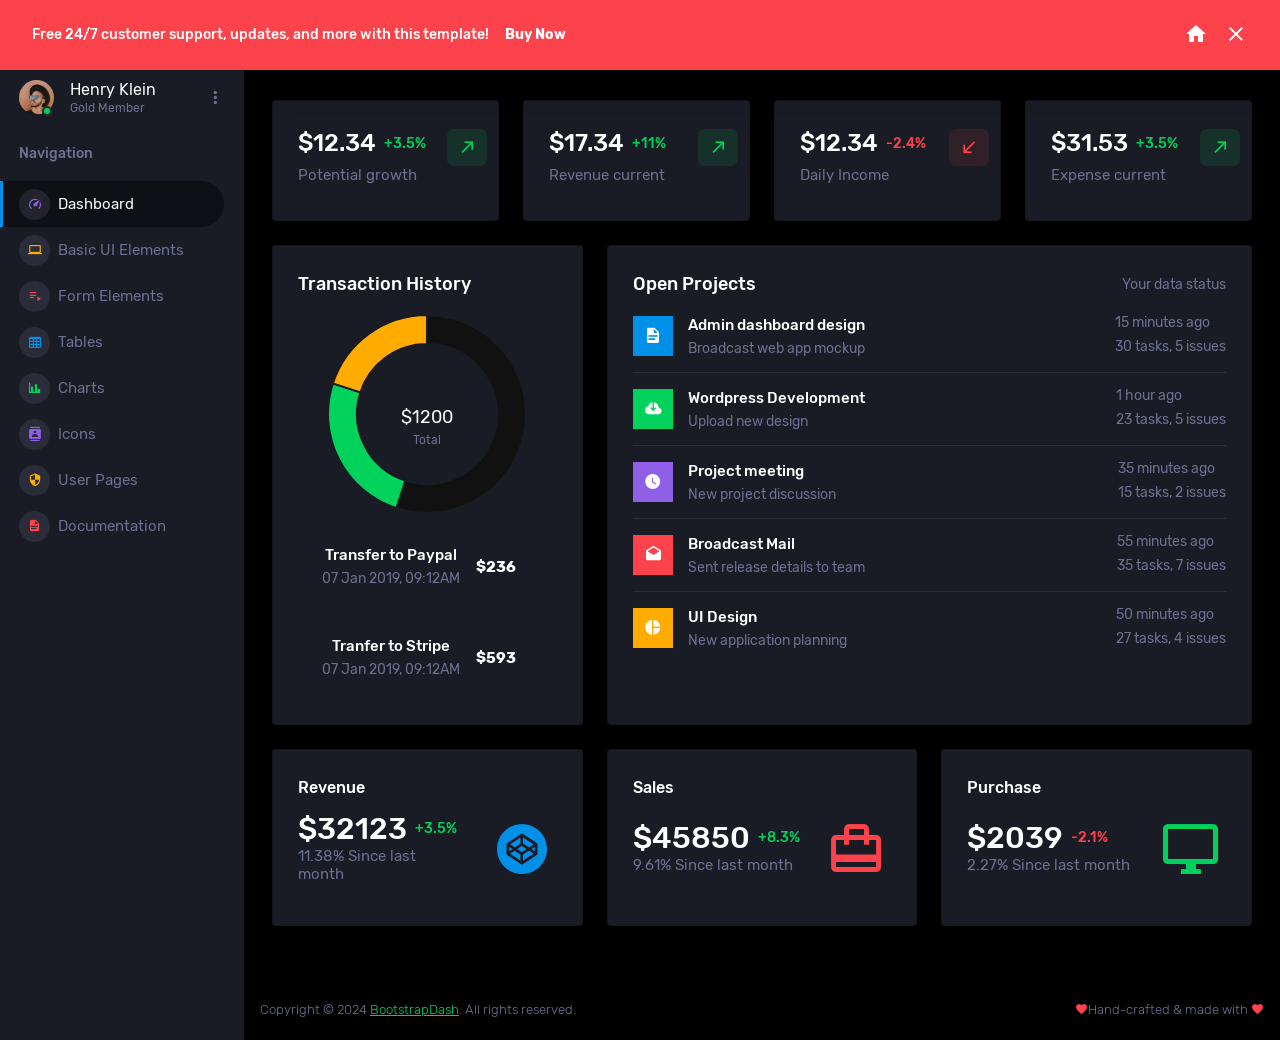
==== src/index.html @ 85b73c93 "inicio" ====
<!DOCTYPE html>
<html lang="pt-BR">
<head>
    <!-- Required meta tags -->
    <meta charset="utf-8">
    <meta name="viewport" content="width=device-width, initial-scale=1, shrink-to-fit=no">
    <title>Corona Admin</title>
    <!-- plugins:css -->
    <link rel="stylesheet" href="assets/vendors/mdi/css/materialdesignicons.min.css">
    <link rel="stylesheet" href="assets/vendors/ti-icons/css/themify-icons.css">
    <link rel="stylesheet" href="assets/vendors/css/vendor.bundle.base.css">
    <link rel="stylesheet" href="assets/vendors/font-awesome/css/font-awesome.min.css">
    <!-- endinject -->
    <!-- Plugin css for this page -->
    <link rel="stylesheet" href="assets/vendors/jvectormap/jquery-jvectormap.css">
    <link rel="stylesheet" href="assets/vendors/flag-icon-css/css/flag-icons.min.css">
    <link rel="stylesheet" href="assets/vendors/owl-carousel-2/owl.carousel.min.css">
    <link rel="stylesheet" href="assets/vendors/owl-carousel-2/owl.theme.default.min.css">
    <!-- End plugin css for this page -->
    <!-- inject:css -->
    <!-- endinject -->
    <!-- Layout styles -->
    <link rel="stylesheet" href="assets/css/style.css">
    <!-- End layout styles -->
    <link rel="shortcut icon" href="assets/images/favicon.png"/>
</head>
<body>
<div class="container-scroller">
    <div class="row p-0 m-0 proBanner" id="proBanner">
        <div class="col-md-12 p-0 m-0">
            <div class="card-body card-body-padding px-3 d-flex align-items-center justify-content-between">
                <div class="ps-lg-3">
                    <div class="d-flex align-items-center justify-content-between">
                        <p class="mb-0 font-weight-medium me-3 buy-now-text">
                            Free 24/7 customer support, updates, and
                            more with this template!</p>
                        <a href="https://www.bootstrapdash.com/product/corona-admin-template/" target="_blank"
                           class="btn me-2 buy-now-btn border-0">Buy Now</a>
                    </div>
                </div>
                <div class="d-flex align-items-center justify-content-between">
                    <a href="https://www.bootstrapdash.com/product/corona-admin-template/"><i
                            class="mdi mdi-home me-3 text-white"></i></a>
                    <button id="bannerClose" class="btn border-0 p-0">
                        <i class="mdi mdi-close text-white"></i>
                    </button>
                </div>
            </div>
        </div>
    </div>
    <!-- partial:partials/_sidebar.html -->
    <nav class="sidebar sidebar-offcanvas" id="sidebar">
        <div class="sidebar-brand-wrapper d-none d-lg-flex align-items-center justify-content-center fixed-top">
            <a class="sidebar-brand brand-logo" href="index.html"><img src="assets/images/logo.svg" alt="logo"/></a>
            <a class="sidebar-brand brand-logo-mini" href="index.html"><img src="assets/images/logo-mini.svg"
                                                                            alt="logo"/></a>
        </div>
        <ul class="nav">
            <li class="nav-item profile">
                <div class="profile-desc">
                    <div class="profile-pic">
                        <div class="count-indicator">
                            <img class="img-xs rounded-circle " src="assets/images/faces/face15.jpg" alt="">
                            <span class="count bg-success"></span>
                        </div>
                        <div class="profile-name">
                            <h5 class="mb-0 font-weight-normal">Henry Klein</h5>
                            <span>Gold Member</span>
                        </div>
                    </div>
                    <a href="#" id="profile-dropdown" data-bs-toggle="dropdown"><i
                            class="mdi mdi-dots-vertical"></i></a>
                    <div class="dropdown-menu dropdown-menu-right sidebar-dropdown preview-list"
                         aria-labelledby="profile-dropdown">
                        <a href="#" class="dropdown-item preview-item">
                            <div class="preview-thumbnail">
                                <div class="preview-icon bg-dark rounded-circle">
                                    <i class="mdi mdi-cog text-primary"></i>
                                </div>
                            </div>
                            <div class="preview-item-content">
                                <p class="preview-subject ellipsis mb-1 text-small">Account settings</p>
                            </div>
                        </a>
                        <div class="dropdown-divider"></div>
                        <a href="#" class="dropdown-item preview-item">
                            <div class="preview-thumbnail">
                                <div class="preview-icon bg-dark rounded-circle">
                                    <i class="mdi mdi-onepassword  text-info"></i>
                                </div>
                            </div>
                            <div class="preview-item-content">
                                <p class="preview-subject ellipsis mb-1 text-small">Change Password</p>
                            </div>
                        </a>
                        <div class="dropdown-divider"></div>
                        <a href="#" class="dropdown-item preview-item">
                            <div class="preview-thumbnail">
                                <div class="preview-icon bg-dark rounded-circle">
                                    <i class="mdi mdi-calendar-today text-success"></i>
                                </div>
                            </div>
                            <div class="preview-item-content">
                                <p class="preview-subject ellipsis mb-1 text-small">To-do list</p>
                            </div>
                        </a>
                    </div>
                </div>
            </li>
            <li class="nav-item nav-category">
                <span class="nav-link">Navigation</span>
            </li>
            <li class="nav-item menu-items">
                <a class="nav-link" href="index.html">
              <span class="menu-icon">
                <i class="mdi mdi-speedometer"></i>
              </span>
                    <span class="menu-title">Dashboard</span>
                </a>
            </li>
            <li class="nav-item menu-items">
                <a class="nav-link" data-bs-toggle="collapse" href="#ui-basic" aria-expanded="false"
                   aria-controls="ui-basic">
              <span class="menu-icon">
                <i class="mdi mdi-laptop"></i>
              </span>
                    <span class="menu-title">Basic UI Elements</span>
                    <i class="menu-arrow"></i>
                </a>
                <div class="collapse" id="ui-basic">
                    <ul class="nav flex-column sub-menu">
                        <li class="nav-item"><a class="nav-link" href="pages/ui-features/buttons.html">Buttons</a></li>
                        <li class="nav-item"><a class="nav-link" href="pages/ui-features/dropdowns.html">Dropdowns</a>
                        </li>
                        <li class="nav-item"><a class="nav-link" href="pages/ui-features/typography.html">Typography</a>
                        </li>
                    </ul>
                </div>
            </li>
            <li class="nav-item menu-items">
                <a class="nav-link" href="pages/forms/basic_elements.html">
              <span class="menu-icon">
                <i class="mdi mdi-playlist-play"></i>
              </span>
                    <span class="menu-title">Form Elements</span>
                    <i class="menu-arrow"></i>
                </a>
            </li>
            <li class="nav-item menu-items">
                <a class="nav-link" href="pages/tables/basic-table.html">
              <span class="menu-icon">
                <i class="mdi mdi-table-large"></i>
              </span>
                    <span class="menu-title">Tables</span>
                    <i class="menu-arrow"></i>
                </a>
            </li>
            <li class="nav-item menu-items">
                <a class="nav-link" href="pages/charts/chartjs.html">
              <span class="menu-icon">
                <i class="mdi mdi-chart-bar"></i>
              </span>
                    <span class="menu-title">Charts</span>
                    <i class="menu-arrow"></i>
                </a>
            </li>
            <li class="nav-item menu-items">
                <a class="nav-link" href="pages/icons/font-awesome.html">
              <span class="menu-icon">
                <i class="mdi mdi-contacts"></i>
              </span>
                    <span class="menu-title">Icons</span>
                    <i class="menu-arrow"></i>
                </a>
            </li>
            <li class="nav-item menu-items">
                <a class="nav-link" data-bs-toggle="collapse" href="#auth" aria-expanded="false" aria-controls="auth">
              <span class="menu-icon">
                <i class="mdi mdi-security"></i>
              </span>
                    <span class="menu-title">User Pages</span>
                    <i class="menu-arrow"></i>
                </a>
                <div class="collapse" id="auth">
                    <ul class="nav flex-column sub-menu">
                        <li class="nav-item"><a class="nav-link" href="pages/samples/login.html"> Login </a></li>
                        <li class="nav-item"><a class="nav-link" href="pages/samples/register.html"> Register </a></li>
                        <li class="nav-item"><a class="nav-link" href="pages/samples/error-404.html"> 404 </a></li>
                        <li class="nav-item"><a class="nav-link" href="pages/samples/error-500.html"> 505 </a></li>
                        <li class="nav-item"><a class="nav-link" href="pages/samples/blank-page.html"> Blank Page </a>
                        </li>
                    </ul>
                </div>
            </li>
            <li class="nav-item menu-items">
                <a class="nav-link" href="docs/documentation.html">
              <span class="menu-icon">
                <i class="mdi mdi-file-document"></i>
              </span>
                    <span class="menu-title">Documentation</span>
                </a>
            </li>
        </ul>
    </nav>
    <!-- partial -->
    <div class="container-fluid page-body-wrapper">
        <!-- partial:partials/_navbar.html -->
        <nav class="navbar p-0 fixed-top d-flex flex-row">
            <div class="navbar-brand-wrapper d-flex d-lg-none align-items-center justify-content-center">
                <a class="navbar-brand brand-logo-mini" href="index.html"><img
                        src="../../../assets/images/logo-mini.svg" alt="logo"/></a>
            </div>
            <div class="navbar-menu-wrapper flex-grow d-flex align-items-stretch">
                <button class="navbar-toggler navbar-toggler align-self-center" type="button" data-toggle="minimize">
                    <span class="mdi mdi-menu"></span>
                </button>
                <ul class="navbar-nav w-100">
                    <li class="nav-item w-100">
                        <form class="nav-link mt-2 mt-md-0 d-none d-lg-flex search">
                            <input type="text" class="form-control" placeholder="Search products">
                        </form>
                    </li>
                </ul>
                <ul class="navbar-nav navbar-nav-right">
                    <li class="nav-item dropdown d-none d-lg-block">
                        <a class="nav-link btn btn-success create-new-button" id="createbuttonDropdown"
                           data-bs-toggle="dropdown" aria-expanded="false" href="#">+ Create New Project</a>
                        <div class="dropdown-menu dropdown-menu-end navbar-dropdown preview-list"
                             aria-labelledby="createbuttonDropdown">
                            <h6 class="p-3 mb-0">Projects</h6>
                            <div class="dropdown-divider"></div>
                            <a class="dropdown-item preview-item">
                                <div class="preview-thumbnail">
                                    <div class="preview-icon bg-dark rounded-circle">
                                        <i class="mdi mdi-file-outline text-primary"></i>
                                    </div>
                                </div>
                                <div class="preview-item-content">
                                    <p class="preview-subject ellipsis mb-1">Software Development</p>
                                </div>
                            </a>
                            <div class="dropdown-divider"></div>
                            <a class="dropdown-item preview-item">
                                <div class="preview-thumbnail">
                                    <div class="preview-icon bg-dark rounded-circle">
                                        <i class="mdi mdi-web text-info"></i>
                                    </div>
                                </div>
                                <div class="preview-item-content">
                                    <p class="preview-subject ellipsis mb-1">UI Development</p>
                                </div>
                            </a>
                            <div class="dropdown-divider"></div>
                            <a class="dropdown-item preview-item">
                                <div class="preview-thumbnail">
                                    <div class="preview-icon bg-dark rounded-circle">
                                        <i class="mdi mdi-layers text-danger"></i>
                                    </div>
                                </div>
                                <div class="preview-item-content">
                                    <p class="preview-subject ellipsis mb-1">Software Testing</p>
                                </div>
                            </a>
                            <div class="dropdown-divider"></div>
                            <p class="p-3 mb-0 text-center">See all projects</p>
                        </div>
                    </li>
                    <li class="nav-item nav-settings d-none d-lg-block">
                        <a class="nav-link" href="#">
                            <i class="mdi mdi-view-grid"></i>
                        </a>
                    </li>
                    <li class="nav-item dropdown border-left">
                        <a class="nav-link count-indicator dropdown-toggle" id="messageDropdown" href="#"
                           data-bs-toggle="dropdown" aria-expanded="false">
                            <i class="mdi mdi-email"></i>
                            <span class="count bg-success"></span>
                        </a>
                        <div class="dropdown-menu dropdown-menu-end navbar-dropdown preview-list"
                             aria-labelledby="messageDropdown">
                            <h6 class="p-3 mb-0">Messages</h6>
                            <div class="dropdown-divider"></div>
                            <a class="dropdown-item preview-item">
                                <div class="preview-thumbnail">
                                    <img src="../../../assets/images/faces/face4.jpg" alt="image"
                                         class="rounded-circle profile-pic">
                                </div>
                                <div class="preview-item-content">
                                    <p class="preview-subject ellipsis mb-1">Mark send you a message</p>
                                    <p class="text-muted mb-0"> 1 Minutes ago </p>
                                </div>
                            </a>
                            <div class="dropdown-divider"></div>
                            <a class="dropdown-item preview-item">
                                <div class="preview-thumbnail">
                                    <img src="../../../assets/images/faces/face2.jpg" alt="image"
                                         class="rounded-circle profile-pic">
                                </div>
                                <div class="preview-item-content">
                                    <p class="preview-subject ellipsis mb-1">Cregh send you a message</p>
                                    <p class="text-muted mb-0"> 15 Minutes ago </p>
                                </div>
                            </a>
                            <div class="dropdown-divider"></div>
                            <a class="dropdown-item preview-item">
                                <div class="preview-thumbnail">
                                    <img src="../../../assets/images/faces/face3.jpg" alt="image"
                                         class="rounded-circle profile-pic">
                                </div>
                                <div class="preview-item-content">
                                    <p class="preview-subject ellipsis mb-1">Profile picture updated</p>
                                    <p class="text-muted mb-0"> 18 Minutes ago </p>
                                </div>
                            </a>
                            <div class="dropdown-divider"></div>
                            <p class="p-3 mb-0 text-center">4 new messages</p>
                        </div>
                    </li>
                    <li class="nav-item dropdown border-left">
                        <a class="nav-link count-indicator dropdown-toggle" id="notificationDropdown" href="#"
                           data-bs-toggle="dropdown">
                            <i class="mdi mdi-bell"></i>
                            <span class="count bg-danger"></span>
                        </a>
                        <div class="dropdown-menu dropdown-menu-end navbar-dropdown preview-list"
                             aria-labelledby="notificationDropdown">
                            <h6 class="p-3 mb-0">Notifications</h6>
                            <div class="dropdown-divider"></div>
                            <a class="dropdown-item preview-item">
                                <div class="preview-thumbnail">
                                    <div class="preview-icon bg-dark rounded-circle">
                                        <i class="mdi mdi-calendar text-success"></i>
                                    </div>
                                </div>
                                <div class="preview-item-content">
                                    <p class="preview-subject mb-1">Event today</p>
                                    <p class="text-muted ellipsis mb-0"> Just a reminder that you have an event
                                        today </p>
                                </div>
                            </a>
                            <div class="dropdown-divider"></div>
                            <a class="dropdown-item preview-item">
                                <div class="preview-thumbnail">
                                    <div class="preview-icon bg-dark rounded-circle">
                                        <i class="mdi mdi-cog text-danger"></i>
                                    </div>
                                </div>
                                <div class="preview-item-content">
                                    <p class="preview-subject mb-1">Settings</p>
                                    <p class="text-muted ellipsis mb-0"> Update dashboard </p>
                                </div>
                            </a>
                            <div class="dropdown-divider"></div>
                            <a class="dropdown-item preview-item">
                                <div class="preview-thumbnail">
                                    <div class="preview-icon bg-dark rounded-circle">
                                        <i class="mdi mdi-link-variant text-warning"></i>
                                    </div>
                                </div>
                                <div class="preview-item-content">
                                    <p class="preview-subject mb-1">Launch Admin</p>
                                    <p class="text-muted ellipsis mb-0"> New admin wow! </p>
                                </div>
                            </a>
                            <div class="dropdown-divider"></div>
                            <p class="p-3 mb-0 text-center">See all notifications</p>
                        </div>
                    </li>
                    <li class="nav-item dropdown">
                        <a class="nav-link" id="profileDropdown" href="#" data-bs-toggle="dropdown">
                            <div class="navbar-profile">
                                <img class="img-xs rounded-circle" src="../../../assets/images/faces/face15.jpg" alt="">
                                <p class="mb-0 d-none d-sm-block navbar-profile-name">Henry Klein</p>
                                <i class="mdi mdi-menu-down d-none d-sm-block"></i>
                            </div>
                        </a>
                        <div class="dropdown-menu dropdown-menu-end navbar-dropdown preview-list"
                             aria-labelledby="profileDropdown">
                            <h6 class="p-3 mb-0">Profile</h6>
                            <div class="dropdown-divider"></div>
                            <a class="dropdown-item preview-item">
                                <div class="preview-thumbnail">
                                    <div class="preview-icon bg-dark rounded-circle">
                                        <i class="mdi mdi-cog text-success"></i>
                                    </div>
                                </div>
                                <div class="preview-item-content">
                                    <p class="preview-subject mb-1">Settings</p>
                                </div>
                            </a>
                            <div class="dropdown-divider"></div>
                            <a class="dropdown-item preview-item">
                                <div class="preview-thumbnail">
                                    <div class="preview-icon bg-dark rounded-circle">
                                        <i class="mdi mdi-logout text-danger"></i>
                                    </div>
                                </div>
                                <div class="preview-item-content">
                                    <p class="preview-subject mb-1">Log out</p>
                                </div>
                            </a>
                            <div class="dropdown-divider"></div>
                            <p class="p-3 mb-0 text-center">Advanced settings</p>
                        </div>
                    </li>
                </ul>
                <button class="navbar-toggler navbar-toggler-right d-lg-none align-self-center" type="button"
                        data-toggle="offcanvas">
                    <span class="mdi mdi-format-line-spacing"></span>
                </button>
            </div>
        </nav>
        <!-- partial -->
        <div class="main-panel">
            <div class="content-wrapper">
                <div class="row">
                    <div class="col-xl-3 col-sm-6 grid-margin stretch-card">
                        <div class="card">
                            <div class="card-body">
                                <div class="row">
                                    <div class="col-9">
                                        <div class="d-flex align-items-center align-self-start">
                                            <h3 class="mb-0">$12.34</h3>
                                            <p class="text-success ms-2 mb-0 font-weight-medium">+3.5%</p>
                                        </div>
                                    </div>
                                    <div class="col-3">
                                        <div class="icon icon-box-success ">
                                            <span class="mdi mdi-arrow-top-right icon-item"></span>
                                        </div>
                                    </div>
                                </div>
                                <h6 class="text-muted font-weight-normal">Potential growth</h6>
                            </div>
                        </div>
                    </div>
                    <div class="col-xl-3 col-sm-6 grid-margin stretch-card">
                        <div class="card">
                            <div class="card-body">
                                <div class="row">
                                    <div class="col-9">
                                        <div class="d-flex align-items-center align-self-start">
                                            <h3 class="mb-0">$17.34</h3>
                                            <p class="text-success ms-2 mb-0 font-weight-medium">+11%</p>
                                        </div>
                                    </div>
                                    <div class="col-3">
                                        <div class="icon icon-box-success">
                                            <span class="mdi mdi-arrow-top-right icon-item"></span>
                                        </div>
                                    </div>
                                </div>
                                <h6 class="text-muted font-weight-normal">Revenue current</h6>
                            </div>
                        </div>
                    </div>
                    <div class="col-xl-3 col-sm-6 grid-margin stretch-card">
                        <div class="card">
                            <div class="card-body">
                                <div class="row">
                                    <div class="col-9">
                                        <div class="d-flex align-items-center align-self-start">
                                            <h3 class="mb-0">$12.34</h3>
                                            <p class="text-danger ms-2 mb-0 font-weight-medium">-2.4%</p>
                                        </div>
                                    </div>
                                    <div class="col-3">
                                        <div class="icon icon-box-danger">
                                            <span class="mdi mdi-arrow-bottom-left icon-item"></span>
                                        </div>
                                    </div>
                                </div>
                                <h6 class="text-muted font-weight-normal">Daily Income</h6>
                            </div>
                        </div>
                    </div>
                    <div class="col-xl-3 col-sm-6 grid-margin stretch-card">
                        <div class="card">
                            <div class="card-body">
                                <div class="row">
                                    <div class="col-9">
                                        <div class="d-flex align-items-center align-self-start">
                                            <h3 class="mb-0">$31.53</h3>
                                            <p class="text-success ms-2 mb-0 font-weight-medium">+3.5%</p>
                                        </div>
                                    </div>
                                    <div class="col-3">
                                        <div class="icon icon-box-success ">
                                            <span class="mdi mdi-arrow-top-right icon-item"></span>
                                        </div>
                                    </div>
                                </div>
                                <h6 class="text-muted font-weight-normal">Expense current</h6>
                            </div>
                        </div>
                    </div>
                </div>
                <div class="row">
                    <div class="col-md-4 grid-margin stretch-card">
                        <div class="card">
                            <div class="card-body">
                                <h4 class="card-title">Transaction History</h4>
                                <div class="position-relative">
                                    <div class="daoughnutchart-wrapper">
                                        <canvas id="transaction-history" class="transaction-chart"></canvas>
                                    </div>
                                    <div class="custom-value">$1200 <span>Total</span>
                                    </div>
                                </div>
                                <div class="bg-gray-dark d-flex d-md-block d-xl-flex flex-row py-3 px-4 px-md-3 px-xl-4 rounded mt-3">
                                    <div class="text-md-center text-xl-left">
                                        <h6 class="mb-1">Transfer to Paypal</h6>
                                        <p class="text-muted mb-0">07 Jan 2019, 09:12AM</p>
                                    </div>
                                    <div class="align-self-center flex-grow text-end text-md-center text-xl-right py-md-2 py-xl-0">
                                        <h6 class="font-weight-bold mb-0">$236</h6>
                                    </div>
                                </div>
                                <div class="bg-gray-dark d-flex d-md-block d-xl-flex flex-row py-3 px-4 px-md-3 px-xl-4 rounded mt-3">
                                    <div class="text-md-center text-xl-left">
                                        <h6 class="mb-1">Tranfer to Stripe</h6>
                                        <p class="text-muted mb-0">07 Jan 2019, 09:12AM</p>
                                    </div>
                                    <div class="align-self-center flex-grow text-end text-md-center text-xl-right py-md-2 py-xl-0">
                                        <h6 class="font-weight-bold mb-0">$593</h6>
                                    </div>
                                </div>
                            </div>
                        </div>
                    </div>
                    <div class="col-md-8 grid-margin stretch-card">
                        <div class="card">
                            <div class="card-body">
                                <div class="d-flex flex-row justify-content-between">
                                    <h4 class="card-title mb-1">Open Projects</h4>
                                    <p class="text-muted mb-1">Your data status</p>
                                </div>
                                <div class="row">
                                    <div class="col-12">
                                        <div class="preview-list">
                                            <div class="preview-item border-bottom">
                                                <div class="preview-thumbnail">
                                                    <div class="preview-icon bg-primary">
                                                        <i class="mdi mdi-file-document"></i>
                                                    </div>
                                                </div>
                                                <div class="preview-item-content d-sm-flex flex-grow">
                                                    <div class="flex-grow">
                                                        <h6 class="preview-subject">Admin dashboard design</h6>
                                                        <p class="text-muted mb-0">Broadcast web app mockup</p>
                                                    </div>
                                                    <div class="mr-auto text-sm-right pt-2 pt-sm-0">
                                                        <p class="text-muted">15 minutes ago</p>
                                                        <p class="text-muted mb-0">30 tasks, 5 issues </p>
                                                    </div>
                                                </div>
                                            </div>
                                            <div class="preview-item border-bottom">
                                                <div class="preview-thumbnail">
                                                    <div class="preview-icon bg-success">
                                                        <i class="mdi mdi-cloud-download"></i>
                                                    </div>
                                                </div>
                                                <div class="preview-item-content d-sm-flex flex-grow">
                                                    <div class="flex-grow">
                                                        <h6 class="preview-subject">Wordpress Development</h6>
                                                        <p class="text-muted mb-0">Upload new design</p>
                                                    </div>
                                                    <div class="mr-auto text-sm-right pt-2 pt-sm-0">
                                                        <p class="text-muted">1 hour ago</p>
                                                        <p class="text-muted mb-0">23 tasks, 5 issues </p>
                                                    </div>
                                                </div>
                                            </div>
                                            <div class="preview-item border-bottom">
                                                <div class="preview-thumbnail">
                                                    <div class="preview-icon bg-info">
                                                        <i class="mdi mdi-clock"></i>
                                                    </div>
                                                </div>
                                                <div class="preview-item-content d-sm-flex flex-grow">
                                                    <div class="flex-grow">
                                                        <h6 class="preview-subject">Project meeting</h6>
                                                        <p class="text-muted mb-0">New project discussion</p>
                                                    </div>
                                                    <div class="mr-auto text-sm-right pt-2 pt-sm-0">
                                                        <p class="text-muted">35 minutes ago</p>
                                                        <p class="text-muted mb-0">15 tasks, 2 issues</p>
                                                    </div>
                                                </div>
                                            </div>
                                            <div class="preview-item border-bottom">
                                                <div class="preview-thumbnail">
                                                    <div class="preview-icon bg-danger">
                                                        <i class="mdi mdi-email-open"></i>
                                                    </div>
                                                </div>
                                                <div class="preview-item-content d-sm-flex flex-grow">
                                                    <div class="flex-grow">
                                                        <h6 class="preview-subject">Broadcast Mail</h6>
                                                        <p class="text-muted mb-0">Sent release details to team</p>
                                                    </div>
                                                    <div class="mr-auto text-sm-right pt-2 pt-sm-0">
                                                        <p class="text-muted">55 minutes ago</p>
                                                        <p class="text-muted mb-0">35 tasks, 7 issues </p>
                                                    </div>
                                                </div>
                                            </div>
                                            <div class="preview-item">
                                                <div class="preview-thumbnail">
                                                    <div class="preview-icon bg-warning">
                                                        <i class="mdi mdi-chart-pie"></i>
                                                    </div>
                                                </div>
                                                <div class="preview-item-content d-sm-flex flex-grow">
                                                    <div class="flex-grow">
                                                        <h6 class="preview-subject">UI Design</h6>
                                                        <p class="text-muted mb-0">New application planning</p>
                                                    </div>
                                                    <div class="mr-auto text-sm-right pt-2 pt-sm-0">
                                                        <p class="text-muted">50 minutes ago</p>
                                                        <p class="text-muted mb-0">27 tasks, 4 issues </p>
                                                    </div>
                                                </div>
                                            </div>
                                        </div>
                                    </div>
                                </div>
                            </div>
                        </div>
                    </div>
                </div>
                <div class="row">
                    <div class="col-sm-4 grid-margin">
                        <div class="card">
                            <div class="card-body">
                                <h5>Revenue</h5>
                                <div class="row">
                                    <div class="col-8 col-sm-12 col-xl-8 my-auto">
                                        <div class="d-flex d-sm-block d-md-flex align-items-center">
                                            <h2 class="mb-0">$32123</h2>
                                            <p class="text-success ms-2 mb-0 font-weight-medium">+3.5%</p>
                                        </div>
                                        <h6 class="text-muted font-weight-normal">11.38% Since last month</h6>
                                    </div>
                                    <div class="col-4 col-sm-12 col-xl-4 text-center text-xl-right">
                                        <i class="icon-lg mdi mdi-codepen text-primary ml-auto"></i>
                                    </div>
                                </div>
                            </div>
                        </div>
                    </div>
                    <div class="col-sm-4 grid-margin">
                        <div class="card">
                            <div class="card-body">
                                <h5>Sales</h5>
                                <div class="row">
                                    <div class="col-8 col-sm-12 col-xl-8 my-auto">
                                        <div class="d-flex d-sm-block d-md-flex align-items-center">
                                            <h2 class="mb-0">$45850</h2>
                                            <p class="text-success ms-2 mb-0 font-weight-medium">+8.3%</p>
                                        </div>
                                        <h6 class="text-muted font-weight-normal"> 9.61% Since last month</h6>
                                    </div>
                                    <div class="col-4 col-sm-12 col-xl-4 text-center text-xl-right">
                                        <i class="icon-lg mdi mdi-wallet-travel text-danger ml-auto"></i>
                                    </div>
                                </div>
                            </div>
                        </div>
                    </div>
                    <div class="col-sm-4 grid-margin">
                        <div class="card">
                            <div class="card-body">
                                <h5>Purchase</h5>
                                <div class="row">
                                    <div class="col-8 col-sm-12 col-xl-8 my-auto">
                                        <div class="d-flex d-sm-block d-md-flex align-items-center">
                                            <h2 class="mb-0">$2039</h2>
                                            <p class="text-danger ms-2 mb-0 font-weight-medium">-2.1% </p>
                                        </div>
                                        <h6 class="text-muted font-weight-normal">2.27% Since last month</h6>
                                    </div>
                                    <div class="col-4 col-sm-12 col-xl-4 text-center text-xl-right">
                                        <i class="icon-lg mdi mdi-monitor text-success ml-auto"></i>
                                    </div>
                                </div>
                            </div>
                        </div>
                    </div>
                </div>
            </div>
            <!-- content-wrapper ends -->
            <!-- partial:partials/_footer.html -->
            <footer class="footer">
                <div class="d-sm-flex justify-content-center justify-content-sm-between">
                    <span class="text-muted text-center text-sm-left d-block d-sm-inline-block">Copyright © 2024 <a
                            href="https://www.bootstrapdash.com/" target="_blank">BootstrapDash</a>. All rights reserved.</span>
                    <span class="text-muted float-none float-sm-end d-block mt-1 mt-sm-0 text-center"> <span
                            class="text-muted float-none float-sm-end d-block mt-1 mt-sm-0 text-center">Hand-crafted & made with <i
                            class="mdi mdi-heart text-danger"></i></span> <i
                            class="mdi mdi-heart text-danger"></i></span>
                </div>
            </footer>
            <!-- partial -->
        </div>
        <!-- main-panel ends -->
    </div>
    <!-- page-body-wrapper ends -->
</div>
<!-- container-scroller -->
<!-- plugins:js -->
<script src="assets/vendors/js/vendor.bundle.base.js"></script>
<!-- endinject -->
<!-- Plugin js for this page -->
<script src="assets/vendors/chart.js/chart.umd.js"></script>
<script src="assets/vendors/progressbar.js/progressbar.min.js"></script>
<script src="assets/vendors/jvectormap/jquery-jvectormap.min.js"></script>
<script src="assets/vendors/jvectormap/jquery-jvectormap-world-mill-en.js"></script>
<script src="assets/vendors/owl-carousel-2/owl.carousel.min.js"></script>
<script src="assets/js/jquery.cookie.js" type="text/javascript"></script>
<!-- End plugin js for this page -->
<!-- inject:js -->
<script src="assets/js/off-canvas.js"></script>
<script src="assets/js/misc.js"></script>
<script src="assets/js/settings.js"></script>
<script src="assets/js/todolist.js"></script>
<!-- endinject -->
<!-- Custom js for this page -->
<script src="assets/js/proBanner.js"></script>
<script src="assets/js/dashboard.js"></script>
<!-- End custom js for this page -->
</body>
</html>
---- src/assets/vendors/flag-icon-css/css/flag-icons.min.css ----
.flag-icon-background{background-size:contain;background-position:50%;background-repeat:no-repeat}.flag-icon{background-size:contain;background-position:50%;background-repeat:no-repeat;position:relative;display:inline-block;width:1.33333333em;line-height:1em}.flag-icon:before{content:'\00a0'}.flag-icon.flag-icon-squared{width:1em}.flag-icon-ad{background-image:url(../flags/4x3/ad.svg)}.flag-icon-ad.flag-icon-squared{background-image:url(../flags/1x1/ad.svg)}.flag-icon-ae{background-image:url(../flags/4x3/ae.svg)}.flag-icon-ae.flag-icon-squared{background-image:url(../flags/1x1/ae.svg)}.flag-icon-af{background-image:url(../flags/4x3/af.svg)}.flag-icon-af.flag-icon-squared{background-image:url(../flags/1x1/af.svg)}.flag-icon-ag{background-image:url(../flags/4x3/ag.svg)}.flag-icon-ag.flag-icon-squared{background-image:url(../flags/1x1/ag.svg)}.flag-icon-ai{background-image:url(../flags/4x3/ai.svg)}.flag-icon-ai.flag-icon-squared{background-image:url(../flags/1x1/ai.svg)}.flag-icon-al{background-image:url(../flags/4x3/al.svg)}.flag-icon-al.flag-icon-squared{background-image:url(../flags/1x1/al.svg)}.flag-icon-am{background-image:url(../flags/4x3/am.svg)}.flag-icon-am.flag-icon-squared{background-image:url(../flags/1x1/am.svg)}.flag-icon-ao{background-image:url(../flags/4x3/ao.svg)}.flag-icon-ao.flag-icon-squared{background-image:url(../flags/1x1/ao.svg)}.flag-icon-aq{background-image:url(../flags/4x3/aq.svg)}.flag-icon-aq.flag-icon-squared{background-image:url(../flags/1x1/aq.svg)}.flag-icon-ar{background-image:url(../flags/4x3/ar.svg)}.flag-icon-ar.flag-icon-squared{background-image:url(../flags/1x1/ar.svg)}.flag-icon-as{background-image:url(../flags/4x3/as.svg)}.flag-icon-as.flag-icon-squared{background-image:url(../flags/1x1/as.svg)}.flag-icon-at{background-image:url(../flags/4x3/at.svg)}.flag-icon-at.flag-icon-squared{background-image:url(../flags/1x1/at.svg)}.flag-icon-au{background-image:url(../flags/4x3/au.svg)}.flag-icon-au.flag-icon-squared{background-image:url(../flags/1x1/au.svg)}.flag-icon-aw{background-image:url(../flags/4x3/aw.svg)}.flag-icon-aw.flag-icon-squared{background-image:url(../flags/1x1/aw.svg)}.flag-icon-ax{background-image:url(../flags/4x3/ax.svg)}.flag-icon-ax.flag-icon-squared{background-image:url(../flags/1x1/ax.svg)}.flag-icon-az{background-image:url(../flags/4x3/az.svg)}.flag-icon-az.flag-icon-squared{background-image:url(../flags/1x1/az.svg)}.flag-icon-ba{background-image:url(../flags/4x3/ba.svg)}.flag-icon-ba.flag-icon-squared{background-image:url(../flags/1x1/ba.svg)}.flag-icon-bb{background-image:url(../flags/4x3/bb.svg)}.flag-icon-bb.flag-icon-squared{background-image:url(../flags/1x1/bb.svg)}.flag-icon-bd{background-image:url(../flags/4x3/bd.svg)}.flag-icon-bd.flag-icon-squared{background-image:url(../flags/1x1/bd.svg)}.flag-icon-be{background-image:url(../flags/4x3/be.svg)}.flag-icon-be.flag-icon-squared{background-image:url(../flags/1x1/be.svg)}.flag-icon-bf{background-image:url(../flags/4x3/bf.svg)}.flag-icon-bf.flag-icon-squared{background-image:url(../flags/1x1/bf.svg)}.flag-icon-bg{background-image:url(../flags/4x3/bg.svg)}.flag-icon-bg.flag-icon-squared{background-image:url(../flags/1x1/bg.svg)}.flag-icon-bh{background-image:url(../flags/4x3/bh.svg)}.flag-icon-bh.flag-icon-squared{background-image:url(../flags/1x1/bh.svg)}.flag-icon-bi{background-image:url(../flags/4x3/bi.svg)}.flag-icon-bi.flag-icon-squared{background-image:url(../flags/1x1/bi.svg)}.flag-icon-bj{background-image:url(../flags/4x3/bj.svg)}.flag-icon-bj.flag-icon-squared{background-image:url(../flags/1x1/bj.svg)}.flag-icon-bl{background-image:url(../flags/4x3/bl.svg)}.flag-icon-bl.flag-icon-squared{background-image:url(../flags/1x1/bl.svg)}.flag-icon-bm{background-image:url(../flags/4x3/bm.svg)}.flag-icon-bm.flag-icon-squared{background-image:url(../flags/1x1/bm.svg)}.flag-icon-bn{background-image:url(../flags/4x3/bn.svg)}.flag-icon-bn.flag-icon-squared{background-image:url(../flags/1x1/bn.svg)}.flag-icon-bo{background-image:url(../flags/4x3/bo.svg)}.flag-icon-bo.flag-icon-squared{background-image:url(../flags/1x1/bo.svg)}.flag-icon-bq{background-image:url(../flags/4x3/bq.svg)}.flag-icon-bq.flag-icon-squared{background-image:url(../flags/1x1/bq.svg)}.flag-icon-br{background-image:url(../flags/4x3/br.svg)}.flag-icon-br.flag-icon-squared{background-image:url(../flags/1x1/br.svg)}.flag-icon-bs{background-image:url(../flags/4x3/bs.svg)}.flag-icon-bs.flag-icon-squared{background-image:url(../flags/1x1/bs.svg)}.flag-icon-bt{background-image:url(../flags/4x3/bt.svg)}.flag-icon-bt.flag-icon-squared{background-image:url(../flags/1x1/bt.svg)}.flag-icon-bv{background-image:url(../flags/4x3/bv.svg)}.flag-icon-bv.flag-icon-squared{background-image:url(../flags/1x1/bv.svg)}.flag-icon-bw{background-image:url(../flags/4x3/bw.svg)}.flag-icon-bw.flag-icon-squared{background-image:url(../flags/1x1/bw.svg)}.flag-icon-by{background-image:url(../flags/4x3/by.svg)}.flag-icon-by.flag-icon-squared{background-image:url(../flags/1x1/by.svg)}.flag-icon-bz{background-image:url(../flags/4x3/bz.svg)}.flag-icon-bz.flag-icon-squared{background-image:url(../flags/1x1/bz.svg)}.flag-icon-ca{background-image:url(../flags/4x3/ca.svg)}.flag-icon-ca.flag-icon-squared{background-image:url(../flags/1x1/ca.svg)}.flag-icon-cc{background-image:url(../flags/4x3/cc.svg)}.flag-icon-cc.flag-icon-squared{background-image:url(../flags/1x1/cc.svg)}.flag-icon-cd{background-image:url(../flags/4x3/cd.svg)}.flag-icon-cd.flag-icon-squared{background-image:url(../flags/1x1/cd.svg)}.flag-icon-cf{background-image:url(../flags/4x3/cf.svg)}.flag-icon-cf.flag-icon-squared{background-image:url(../flags/1x1/cf.svg)}.flag-icon-cg{background-image:url(../flags/4x3/cg.svg)}.flag-icon-cg.flag-icon-squared{background-image:url(../flags/1x1/cg.svg)}.flag-icon-ch{background-image:url(../flags/4x3/ch.svg)}.flag-icon-ch.flag-icon-squared{background-image:url(../flags/1x1/ch.svg)}.flag-icon-ci{background-image:url(../flags/4x3/ci.svg)}.flag-icon-ci.flag-icon-squared{background-image:url(../flags/1x1/ci.svg)}.flag-icon-ck{background-image:url(../flags/4x3/ck.svg)}.flag-icon-ck.flag-icon-squared{background-image:url(../flags/1x1/ck.svg)}.flag-icon-cl{background-image:url(../flags/4x3/cl.svg)}.flag-icon-cl.flag-icon-squared{background-image:url(../flags/1x1/cl.svg)}.flag-icon-cm{background-image:url(../flags/4x3/cm.svg)}.flag-icon-cm.flag-icon-squared{background-image:url(../flags/1x1/cm.svg)}.flag-icon-cn{background-image:url(../flags/4x3/cn.svg)}.flag-icon-cn.flag-icon-squared{background-image:url(../flags/1x1/cn.svg)}.flag-icon-co{background-image:url(../flags/4x3/co.svg)}.flag-icon-co.flag-icon-squared{background-image:url(../flags/1x1/co.svg)}.flag-icon-cr{background-image:url(../flags/4x3/cr.svg)}.flag-icon-cr.flag-icon-squared{background-image:url(../flags/1x1/cr.svg)}.flag-icon-cu{background-image:url(../flags/4x3/cu.svg)}.flag-icon-cu.flag-icon-squared{background-image:url(../flags/1x1/cu.svg)}.flag-icon-cv{background-image:url(../flags/4x3/cv.svg)}.flag-icon-cv.flag-icon-squared{background-image:url(../flags/1x1/cv.svg)}.flag-icon-cw{background-image:url(../flags/4x3/cw.svg)}.flag-icon-cw.flag-icon-squared{background-image:url(../flags/1x1/cw.svg)}.flag-icon-cx{background-image:url(../flags/4x3/cx.svg)}.flag-icon-cx.flag-icon-squared{background-image:url(../flags/1x1/cx.svg)}.flag-icon-cy{background-image:url(../flags/4x3/cy.svg)}.flag-icon-cy.flag-icon-squared{background-image:url(../flags/1x1/cy.svg)}.flag-icon-cz{background-image:url(../flags/4x3/cz.svg)}.flag-icon-cz.flag-icon-squared{background-image:url(../flags/1x1/cz.svg)}.flag-icon-de{background-image:url(../flags/4x3/de.svg)}.flag-icon-de.flag-icon-squared{background-image:url(../flags/1x1/de.svg)}.flag-icon-dj{background-image:url(../flags/4x3/dj.svg)}.flag-icon-dj.flag-icon-squared{background-image:url(../flags/1x1/dj.svg)}.flag-icon-dk{background-image:url(../flags/4x3/dk.svg)}.flag-icon-dk.flag-icon-squared{background-image:url(../flags/1x1/dk.svg)}.flag-icon-dm{background-image:url(../flags/4x3/dm.svg)}.flag-icon-dm.flag-icon-squared{background-image:url(../flags/1x1/dm.svg)}.flag-icon-do{background-image:url(../flags/4x3/do.svg)}.flag-icon-do.flag-icon-squared{background-image:url(../flags/1x1/do.svg)}.flag-icon-dz{background-image:url(../flags/4x3/dz.svg)}.flag-icon-dz.flag-icon-squared{background-image:url(../flags/1x1/dz.svg)}.flag-icon-ec{background-image:url(../flags/4x3/ec.svg)}.flag-icon-ec.flag-icon-squared{background-image:url(../flags/1x1/ec.svg)}.flag-icon-ee{background-image:url(../flags/4x3/ee.svg)}.flag-icon-ee.flag-icon-squared{background-image:url(../flags/1x1/ee.svg)}.flag-icon-eg{background-image:url(../flags/4x3/eg.svg)}.flag-icon-eg.flag-icon-squared{background-image:url(../flags/1x1/eg.svg)}.flag-icon-eh{background-image:url(../flags/4x3/eh.svg)}.flag-icon-eh.flag-icon-squared{background-image:url(../flags/1x1/eh.svg)}.flag-icon-er{background-image:url(../flags/4x3/er.svg)}.flag-icon-er.flag-icon-squared{background-image:url(../flags/1x1/er.svg)}.flag-icon-es{background-image:url(../flags/4x3/es.svg)}.flag-icon-es.flag-icon-squared{background-image:url(../flags/1x1/es.svg)}.flag-icon-et{background-image:url(../flags/4x3/et.svg)}.flag-icon-et.flag-icon-squared{background-image:url(../flags/1x1/et.svg)}.flag-icon-fi{background-image:url(../flags/4x3/fi.svg)}.flag-icon-fi.flag-icon-squared{background-image:url(../flags/1x1/fi.svg)}.flag-icon-fj{background-image:url(../flags/4x3/fj.svg)}.flag-icon-fj.flag-icon-squared{background-image:url(../flags/1x1/fj.svg)}.flag-icon-fk{background-image:url(../flags/4x3/fk.svg)}.flag-icon-fk.flag-icon-squared{background-image:url(../flags/1x1/fk.svg)}.flag-icon-fm{background-image:url(../flags/4x3/fm.svg)}.flag-icon-fm.flag-icon-squared{background-image:url(../flags/1x1/fm.svg)}.flag-icon-fo{background-image:url(../flags/4x3/fo.svg)}.flag-icon-fo.flag-icon-squared{background-image:url(../flags/1x1/fo.svg)}.flag-icon-fr{background-image:url(../flags/4x3/fr.svg)}.flag-icon-fr.flag-icon-squared{background-image:url(../flags/1x1/fr.svg)}.flag-icon-ga{background-image:url(../flags/4x3/ga.svg)}.flag-icon-ga.flag-icon-squared{background-image:url(../flags/1x1/ga.svg)}.flag-icon-gb{background-image:url(../flags/4x3/gb.svg)}.flag-icon-gb.flag-icon-squared{background-image:url(../flags/1x1/gb.svg)}.flag-icon-gd{background-image:url(../flags/4x3/gd.svg)}.flag-icon-gd.flag-icon-squared{background-image:url(../flags/1x1/gd.svg)}.flag-icon-ge{background-image:url(../flags/4x3/ge.svg)}.flag-icon-ge.flag-icon-squared{background-image:url(../flags/1x1/ge.svg)}.flag-icon-gf{background-image:url(../flags/4x3/gf.svg)}.flag-icon-gf.flag-icon-squared{background-image:url(../flags/1x1/gf.svg)}.flag-icon-gg{background-image:url(../flags/4x3/gg.svg)}.flag-icon-gg.flag-icon-squared{background-image:url(../flags/1x1/gg.svg)}.flag-icon-gh{background-image:url(../flags/4x3/gh.svg)}.flag-icon-gh.flag-icon-squared{background-image:url(../flags/1x1/gh.svg)}.flag-icon-gi{background-image:url(../flags/4x3/gi.svg)}.flag-icon-gi.flag-icon-squared{background-image:url(../flags/1x1/gi.svg)}.flag-icon-gl{background-image:url(../flags/4x3/gl.svg)}.flag-icon-gl.flag-icon-squared{background-image:url(../flags/1x1/gl.svg)}.flag-icon-gm{background-image:url(../flags/4x3/gm.svg)}.flag-icon-gm.flag-icon-squared{background-image:url(../flags/1x1/gm.svg)}.flag-icon-gn{background-image:url(../flags/4x3/gn.svg)}.flag-icon-gn.flag-icon-squared{background-image:url(../flags/1x1/gn.svg)}.flag-icon-gp{background-image:url(../flags/4x3/gp.svg)}.flag-icon-gp.flag-icon-squared{background-image:url(../flags/1x1/gp.svg)}.flag-icon-gq{background-image:url(../flags/4x3/gq.svg)}.flag-icon-gq.flag-icon-squared{background-image:url(../flags/1x1/gq.svg)}.flag-icon-gr{background-image:url(../flags/4x3/gr.svg)}.flag-icon-gr.flag-icon-squared{background-image:url(../flags/1x1/gr.svg)}.flag-icon-gs{background-image:url(../flags/4x3/gs.svg)}.flag-icon-gs.flag-icon-squared{background-image:url(../flags/1x1/gs.svg)}.flag-icon-gt{background-image:url(../flags/4x3/gt.svg)}.flag-icon-gt.flag-icon-squared{background-image:url(../flags/1x1/gt.svg)}.flag-icon-gu{background-image:url(../flags/4x3/gu.svg)}.flag-icon-gu.flag-icon-squared{background-image:url(../flags/1x1/gu.svg)}.flag-icon-gw{background-image:url(../flags/4x3/gw.svg)}.flag-icon-gw.flag-icon-squared{background-image:url(../flags/1x1/gw.svg)}.flag-icon-gy{background-image:url(../flags/4x3/gy.svg)}.flag-icon-gy.flag-icon-squared{background-image:url(../flags/1x1/gy.svg)}.flag-icon-hk{background-image:url(../flags/4x3/hk.svg)}.flag-icon-hk.flag-icon-squared{background-image:url(../flags/1x1/hk.svg)}.flag-icon-hm{background-image:url(../flags/4x3/hm.svg)}.flag-icon-hm.flag-icon-squared{background-image:url(../flags/1x1/hm.svg)}.flag-icon-hn{background-image:url(../flags/4x3/hn.svg)}.flag-icon-hn.flag-icon-squared{background-image:url(../flags/1x1/hn.svg)}.flag-icon-hr{background-image:url(../flags/4x3/hr.svg)}.flag-icon-hr.flag-icon-squared{background-image:url(../flags/1x1/hr.svg)}.flag-icon-ht{background-image:url(../flags/4x3/ht.svg)}.flag-icon-ht.flag-icon-squared{background-image:url(../flags/1x1/ht.svg)}.flag-icon-hu{background-image:url(../flags/4x3/hu.svg)}.flag-icon-hu.flag-icon-squared{background-image:url(../flags/1x1/hu.svg)}.flag-icon-id{background-image:url(../flags/4x3/id.svg)}.flag-icon-id.flag-icon-squared{background-image:url(../flags/1x1/id.svg)}.flag-icon-ie{background-image:url(../flags/4x3/ie.svg)}.flag-icon-ie.flag-icon-squared{background-image:url(../flags/1x1/ie.svg)}.flag-icon-il{background-image:url(../flags/4x3/il.svg)}.flag-icon-il.flag-icon-squared{background-image:url(../flags/1x1/il.svg)}.flag-icon-im{background-image:url(../flags/4x3/im.svg)}.flag-icon-im.flag-icon-squared{background-image:url(../flags/1x1/im.svg)}.flag-icon-in{background-image:url(../flags/4x3/in.svg)}.flag-icon-in.flag-icon-squared{background-image:url(../flags/1x1/in.svg)}.flag-icon-io{background-image:url(../flags/4x3/io.svg)}.flag-icon-io.flag-icon-squared{background-image:url(../flags/1x1/io.svg)}.flag-icon-iq{background-image:url(../flags/4x3/iq.svg)}.flag-icon-iq.flag-icon-squared{background-image:url(../flags/1x1/iq.svg)}.flag-icon-ir{background-image:url(../flags/4x3/ir.svg)}.flag-icon-ir.flag-icon-squared{background-image:url(../flags/1x1/ir.svg)}.flag-icon-is{background-image:url(../flags/4x3/is.svg)}.flag-icon-is.flag-icon-squared{background-image:url(../flags/1x1/is.svg)}.flag-icon-it{background-image:url(../flags/4x3/it.svg)}.flag-icon-it.flag-icon-squared{background-image:url(../flags/1x1/it.svg)}.flag-icon-je{background-image:url(../flags/4x3/je.svg)}.flag-icon-je.flag-icon-squared{background-image:url(../flags/1x1/je.svg)}.flag-icon-jm{background-image:url(../flags/4x3/jm.svg)}.flag-icon-jm.flag-icon-squared{background-image:url(../flags/1x1/jm.svg)}.flag-icon-jo{background-image:url(../flags/4x3/jo.svg)}.flag-icon-jo.flag-icon-squared{background-image:url(../flags/1x1/jo.svg)}.flag-icon-jp{background-image:url(../flags/4x3/jp.svg)}.flag-icon-jp.flag-icon-squared{background-image:url(../flags/1x1/jp.svg)}.flag-icon-ke{background-image:url(../flags/4x3/ke.svg)}.flag-icon-ke.flag-icon-squared{background-image:url(../flags/1x1/ke.svg)}.flag-icon-kg{background-image:url(../flags/4x3/kg.svg)}.flag-icon-kg.flag-icon-squared{background-image:url(../flags/1x1/kg.svg)}.flag-icon-kh{background-image:url(../flags/4x3/kh.svg)}.flag-icon-kh.flag-icon-squared{background-image:url(../flags/1x1/kh.svg)}.flag-icon-ki{background-image:url(../flags/4x3/ki.svg)}.flag-icon-ki.flag-icon-squared{background-image:url(../flags/1x1/ki.svg)}.flag-icon-km{background-image:url(../flags/4x3/km.svg)}.flag-icon-km.flag-icon-squared{background-image:url(../flags/1x1/km.svg)}.flag-icon-kn{background-image:url(../flags/4x3/kn.svg)}.flag-icon-kn.flag-icon-squared{background-image:url(../flags/1x1/kn.svg)}.flag-icon-kp{background-image:url(../flags/4x3/kp.svg)}.flag-icon-kp.flag-icon-squared{background-image:url(../flags/1x1/kp.svg)}.flag-icon-kr{background-image:url(../flags/4x3/kr.svg)}.flag-icon-kr.flag-icon-squared{background-image:url(../flags/1x1/kr.svg)}.flag-icon-kw{background-image:url(../flags/4x3/kw.svg)}.flag-icon-kw.flag-icon-squared{background-image:url(../flags/1x1/kw.svg)}.flag-icon-ky{background-image:url(../flags/4x3/ky.svg)}.flag-icon-ky.flag-icon-squared{background-image:url(../flags/1x1/ky.svg)}.flag-icon-kz{background-image:url(../flags/4x3/kz.svg)}.flag-icon-kz.flag-icon-squared{background-image:url(../flags/1x1/kz.svg)}.flag-icon-la{background-image:url(../flags/4x3/la.svg)}.flag-icon-la.flag-icon-squared{background-image:url(../flags/1x1/la.svg)}.flag-icon-lb{background-image:url(../flags/4x3/lb.svg)}.flag-icon-lb.flag-icon-squared{background-image:url(../flags/1x1/lb.svg)}.flag-icon-lc{background-image:url(../flags/4x3/lc.svg)}.flag-icon-lc.flag-icon-squared{background-image:url(../flags/1x1/lc.svg)}.flag-icon-li{background-image:url(../flags/4x3/li.svg)}.flag-icon-li.flag-icon-squared{background-image:url(../flags/1x1/li.svg)}.flag-icon-lk{background-image:url(../flags/4x3/lk.svg)}.flag-icon-lk.flag-icon-squared{background-image:url(../flags/1x1/lk.svg)}.flag-icon-lr{background-image:url(../flags/4x3/lr.svg)}.flag-icon-lr.flag-icon-squared{background-image:url(../flags/1x1/lr.svg)}.flag-icon-ls{background-image:url(../flags/4x3/ls.svg)}.flag-icon-ls.flag-icon-squared{background-image:url(../flags/1x1/ls.svg)}.flag-icon-lt{background-image:url(../flags/4x3/lt.svg)}.flag-icon-lt.flag-icon-squared{background-image:url(../flags/1x1/lt.svg)}.flag-icon-lu{background-image:url(../flags/4x3/lu.svg)}.flag-icon-lu.flag-icon-squared{background-image:url(../flags/1x1/lu.svg)}.flag-icon-lv{background-image:url(../flags/4x3/lv.svg)}.flag-icon-lv.flag-icon-squared{background-image:url(../flags/1x1/lv.svg)}.flag-icon-ly{background-image:url(../flags/4x3/ly.svg)}.flag-icon-ly.flag-icon-squared{background-image:url(../flags/1x1/ly.svg)}.flag-icon-ma{background-image:url(../flags/4x3/ma.svg)}.flag-icon-ma.flag-icon-squared{background-image:url(../flags/1x1/ma.svg)}.flag-icon-mc{background-image:url(../flags/4x3/mc.svg)}.flag-icon-mc.flag-icon-squared{background-image:url(../flags/1x1/mc.svg)}.flag-icon-md{background-image:url(../flags/4x3/md.svg)}.flag-icon-md.flag-icon-squared{background-image:url(../flags/1x1/md.svg)}.flag-icon-me{background-image:url(../flags/4x3/me.svg)}.flag-icon-me.flag-icon-squared{background-image:url(../flags/1x1/me.svg)}.flag-icon-mf{background-image:url(../flags/4x3/mf.svg)}.flag-icon-mf.flag-icon-squared{background-image:url(../flags/1x1/mf.svg)}.flag-icon-mg{background-image:url(../flags/4x3/mg.svg)}.flag-icon-mg.flag-icon-squared{background-image:url(../flags/1x1/mg.svg)}.flag-icon-mh{background-image:url(../flags/4x3/mh.svg)}.flag-icon-mh.flag-icon-squared{background-image:url(../flags/1x1/mh.svg)}.flag-icon-mk{background-image:url(../flags/4x3/mk.svg)}.flag-icon-mk.flag-icon-squared{background-image:url(../flags/1x1/mk.svg)}.flag-icon-ml{background-image:url(../flags/4x3/ml.svg)}.flag-icon-ml.flag-icon-squared{background-image:url(../flags/1x1/ml.svg)}.flag-icon-mm{background-image:url(../flags/4x3/mm.svg)}.flag-icon-mm.flag-icon-squared{background-image:url(../flags/1x1/mm.svg)}.flag-icon-mn{background-image:url(../flags/4x3/mn.svg)}.flag-icon-mn.flag-icon-squared{background-image:url(../flags/1x1/mn.svg)}.flag-icon-mo{background-image:url(../flags/4x3/mo.svg)}.flag-icon-mo.flag-icon-squared{background-image:url(../flags/1x1/mo.svg)}.flag-icon-mp{background-image:url(../flags/4x3/mp.svg)}.flag-icon-mp.flag-icon-squared{background-image:url(../flags/1x1/mp.svg)}.flag-icon-mq{background-image:url(../flags/4x3/mq.svg)}.flag-icon-mq.flag-icon-squared{background-image:url(../flags/1x1/mq.svg)}.flag-icon-mr{background-image:url(../flags/4x3/mr.svg)}.flag-icon-mr.flag-icon-squared{background-image:url(../flags/1x1/mr.svg)}.flag-icon-ms{background-image:url(../flags/4x3/ms.svg)}.flag-icon-ms.flag-icon-squared{background-image:url(../flags/1x1/ms.svg)}.flag-icon-mt{background-image:url(../flags/4x3/mt.svg)}.flag-icon-mt.flag-icon-squared{background-image:url(../flags/1x1/mt.svg)}.flag-icon-mu{background-image:url(../flags/4x3/mu.svg)}.flag-icon-mu.flag-icon-squared{background-image:url(../flags/1x1/mu.svg)}.flag-icon-mv{background-image:url(../flags/4x3/mv.svg)}.flag-icon-mv.flag-icon-squared{background-image:url(../flags/1x1/mv.svg)}.flag-icon-mw{background-image:url(../flags/4x3/mw.svg)}.flag-icon-mw.flag-icon-squared{background-image:url(../flags/1x1/mw.svg)}.flag-icon-mx{background-image:url(../flags/4x3/mx.svg)}.flag-icon-mx.flag-icon-squared{background-image:url(../flags/1x1/mx.svg)}.flag-icon-my{background-image:url(../flags/4x3/my.svg)}.flag-icon-my.flag-icon-squared{background-image:url(../flags/1x1/my.svg)}.flag-icon-mz{background-image:url(../flags/4x3/mz.svg)}.flag-icon-mz.flag-icon-squared{background-image:url(../flags/1x1/mz.svg)}.flag-icon-na{background-image:url(../flags/4x3/na.svg)}.flag-icon-na.flag-icon-squared{background-image:url(../flags/1x1/na.svg)}.flag-icon-nc{background-image:url(../flags/4x3/nc.svg)}.flag-icon-nc.flag-icon-squared{background-image:url(../flags/1x1/nc.svg)}.flag-icon-ne{background-image:url(../flags/4x3/ne.svg)}.flag-icon-ne.flag-icon-squared{background-image:url(../flags/1x1/ne.svg)}.flag-icon-nf{background-image:url(../flags/4x3/nf.svg)}.flag-icon-nf.flag-icon-squared{background-image:url(../flags/1x1/nf.svg)}.flag-icon-ng{background-image:url(../flags/4x3/ng.svg)}.flag-icon-ng.flag-icon-squared{background-image:url(../flags/1x1/ng.svg)}.flag-icon-ni{background-image:url(../flags/4x3/ni.svg)}.flag-icon-ni.flag-icon-squared{background-image:url(../flags/1x1/ni.svg)}.flag-icon-nl{background-image:url(../flags/4x3/nl.svg)}.flag-icon-nl.flag-icon-squared{background-image:url(../flags/1x1/nl.svg)}.flag-icon-no{background-image:url(../flags/4x3/no.svg)}.flag-icon-no.flag-icon-squared{background-image:url(../flags/1x1/no.svg)}.flag-icon-np{background-image:url(../flags/4x3/np.svg)}.flag-icon-np.flag-icon-squared{background-image:url(../flags/1x1/np.svg)}.flag-icon-nr{background-image:url(../flags/4x3/nr.svg)}.flag-icon-nr.flag-icon-squared{background-image:url(../flags/1x1/nr.svg)}.flag-icon-nu{background-image:url(../flags/4x3/nu.svg)}.flag-icon-nu.flag-icon-squared{background-image:url(../flags/1x1/nu.svg)}.flag-icon-nz{background-image:url(../flags/4x3/nz.svg)}.flag-icon-nz.flag-icon-squared{background-image:url(../flags/1x1/nz.svg)}.flag-icon-om{background-image:url(../flags/4x3/om.svg)}.flag-icon-om.flag-icon-squared{background-image:url(../flags/1x1/om.svg)}.flag-icon-pa{background-image:url(../flags/4x3/pa.svg)}.flag-icon-pa.flag-icon-squared{background-image:url(../flags/1x1/pa.svg)}.flag-icon-pe{background-image:url(../flags/4x3/pe.svg)}.flag-icon-pe.flag-icon-squared{background-image:url(../flags/1x1/pe.svg)}.flag-icon-pf{background-image:url(../flags/4x3/pf.svg)}.flag-icon-pf.flag-icon-squared{background-image:url(../flags/1x1/pf.svg)}.flag-icon-pg{background-image:url(../flags/4x3/pg.svg)}.flag-icon-pg.flag-icon-squared{background-image:url(../flags/1x1/pg.svg)}.flag-icon-ph{background-image:url(../flags/4x3/ph.svg)}.flag-icon-ph.flag-icon-squared{background-image:url(../flags/1x1/ph.svg)}.flag-icon-pk{background-image:url(../flags/4x3/pk.svg)}.flag-icon-pk.flag-icon-squared{background-image:url(../flags/1x1/pk.svg)}.flag-icon-pl{background-image:url(../flags/4x3/pl.svg)}.flag-icon-pl.flag-icon-squared{background-image:url(../flags/1x1/pl.svg)}.flag-icon-pm{background-image:url(../flags/4x3/pm.svg)}.flag-icon-pm.flag-icon-squared{background-image:url(../flags/1x1/pm.svg)}.flag-icon-pn{background-image:url(../flags/4x3/pn.svg)}.flag-icon-pn.flag-icon-squared{background-image:url(../flags/1x1/pn.svg)}.flag-icon-pr{background-image:url(../flags/4x3/pr.svg)}.flag-icon-pr.flag-icon-squared{background-image:url(../flags/1x1/pr.svg)}.flag-icon-ps{background-image:url(../flags/4x3/ps.svg)}.flag-icon-ps.flag-icon-squared{background-image:url(../flags/1x1/ps.svg)}.flag-icon-pt{background-image:url(../flags/4x3/pt.svg)}.flag-icon-pt.flag-icon-squared{background-image:url(../flags/1x1/pt.svg)}.flag-icon-pw{background-image:url(../flags/4x3/pw.svg)}.flag-icon-pw.flag-icon-squared{background-image:url(../flags/1x1/pw.svg)}.flag-icon-py{background-image:url(../flags/4x3/py.svg)}.flag-icon-py.flag-icon-squared{background-image:url(../flags/1x1/py.svg)}.flag-icon-qa{background-image:url(../flags/4x3/qa.svg)}.flag-icon-qa.flag-icon-squared{background-image:url(../flags/1x1/qa.svg)}.flag-icon-re{background-image:url(../flags/4x3/re.svg)}.flag-icon-re.flag-icon-squared{background-image:url(../flags/1x1/re.svg)}.flag-icon-ro{background-image:url(../flags/4x3/ro.svg)}.flag-icon-ro.flag-icon-squared{background-image:url(../flags/1x1/ro.svg)}.flag-icon-rs{background-image:url(../flags/4x3/rs.svg)}.flag-icon-rs.flag-icon-squared{background-image:url(../flags/1x1/rs.svg)}.flag-icon-ru{background-image:url(../flags/4x3/ru.svg)}.flag-icon-ru.flag-icon-squared{background-image:url(../flags/1x1/ru.svg)}.flag-icon-rw{background-image:url(../flags/4x3/rw.svg)}.flag-icon-rw.flag-icon-squared{background-image:url(../flags/1x1/rw.svg)}.flag-icon-sa{background-image:url(../flags/4x3/sa.svg)}.flag-icon-sa.flag-icon-squared{background-image:url(../flags/1x1/sa.svg)}.flag-icon-sb{background-image:url(../flags/4x3/sb.svg)}.flag-icon-sb.flag-icon-squared{background-image:url(../flags/1x1/sb.svg)}.flag-icon-sc{background-image:url(../flags/4x3/sc.svg)}.flag-icon-sc.flag-icon-squared{background-image:url(../flags/1x1/sc.svg)}.flag-icon-sd{background-image:url(../flags/4x3/sd.svg)}.flag-icon-sd.flag-icon-squared{background-image:url(../flags/1x1/sd.svg)}.flag-icon-se{background-image:url(../flags/4x3/se.svg)}.flag-icon-se.flag-icon-squared{background-image:url(../flags/1x1/se.svg)}.flag-icon-sg{background-image:url(../flags/4x3/sg.svg)}.flag-icon-sg.flag-icon-squared{background-image:url(../flags/1x1/sg.svg)}.flag-icon-sh{background-image:url(../flags/4x3/sh.svg)}.flag-icon-sh.flag-icon-squared{background-image:url(../flags/1x1/sh.svg)}.flag-icon-si{background-image:url(../flags/4x3/si.svg)}.flag-icon-si.flag-icon-squared{background-image:url(../flags/1x1/si.svg)}.flag-icon-sj{background-image:url(../flags/4x3/sj.svg)}.flag-icon-sj.flag-icon-squared{background-image:url(../flags/1x1/sj.svg)}.flag-icon-sk{background-image:url(../flags/4x3/sk.svg)}.flag-icon-sk.flag-icon-squared{background-image:url(../flags/1x1/sk.svg)}.flag-icon-sl{background-image:url(../flags/4x3/sl.svg)}.flag-icon-sl.flag-icon-squared{background-image:url(../flags/1x1/sl.svg)}.flag-icon-sm{background-image:url(../flags/4x3/sm.svg)}.flag-icon-sm.flag-icon-squared{background-image:url(../flags/1x1/sm.svg)}.flag-icon-sn{background-image:url(../flags/4x3/sn.svg)}.flag-icon-sn.flag-icon-squared{background-image:url(../flags/1x1/sn.svg)}.flag-icon-so{background-image:url(../flags/4x3/so.svg)}.flag-icon-so.flag-icon-squared{background-image:url(../flags/1x1/so.svg)}.flag-icon-sr{background-image:url(../flags/4x3/sr.svg)}.flag-icon-sr.flag-icon-squared{background-image:url(../flags/1x1/sr.svg)}.flag-icon-ss{background-image:url(../flags/4x3/ss.svg)}.flag-icon-ss.flag-icon-squared{background-image:url(../flags/1x1/ss.svg)}.flag-icon-st{background-image:url(../flags/4x3/st.svg)}.flag-icon-st.flag-icon-squared{background-image:url(../flags/1x1/st.svg)}.flag-icon-sv{background-image:url(../flags/4x3/sv.svg)}.flag-icon-sv.flag-icon-squared{background-image:url(../flags/1x1/sv.svg)}.flag-icon-sx{background-image:url(../flags/4x3/sx.svg)}.flag-icon-sx.flag-icon-squared{background-image:url(../flags/1x1/sx.svg)}.flag-icon-sy{background-image:url(../flags/4x3/sy.svg)}.flag-icon-sy.flag-icon-squared{background-image:url(../flags/1x1/sy.svg)}.flag-icon-sz{background-image:url(../flags/4x3/sz.svg)}.flag-icon-sz.flag-icon-squared{background-image:url(../flags/1x1/sz.svg)}.flag-icon-tc{background-image:url(../flags/4x3/tc.svg)}.flag-icon-tc.flag-icon-squared{background-image:url(../flags/1x1/tc.svg)}.flag-icon-td{background-image:url(../flags/4x3/td.svg)}.flag-icon-td.flag-icon-squared{background-image:url(../flags/1x1/td.svg)}.flag-icon-tf{background-image:url(../flags/4x3/tf.svg)}.flag-icon-tf.flag-icon-squared{background-image:url(../flags/1x1/tf.svg)}.flag-icon-tg{background-image:url(../flags/4x3/tg.svg)}.flag-icon-tg.flag-icon-squared{background-image:url(../flags/1x1/tg.svg)}.flag-icon-th{background-image:url(../flags/4x3/th.svg)}.flag-icon-th.flag-icon-squared{background-image:url(../flags/1x1/th.svg)}.flag-icon-tj{background-image:url(../flags/4x3/tj.svg)}.flag-icon-tj.flag-icon-squared{background-image:url(../flags/1x1/tj.svg)}.flag-icon-tk{background-image:url(../flags/4x3/tk.svg)}.flag-icon-tk.flag-icon-squared{background-image:url(../flags/1x1/tk.svg)}.flag-icon-tl{background-image:url(../flags/4x3/tl.svg)}.flag-icon-tl.flag-icon-squared{background-image:url(../flags/1x1/tl.svg)}.flag-icon-tm{background-image:url(../flags/4x3/tm.svg)}.flag-icon-tm.flag-icon-squared{background-image:url(../flags/1x1/tm.svg)}.flag-icon-tn{background-image:url(../flags/4x3/tn.svg)}.flag-icon-tn.flag-icon-squared{background-image:url(../flags/1x1/tn.svg)}.flag-icon-to{background-image:url(../flags/4x3/to.svg)}.flag-icon-to.flag-icon-squared{background-image:url(../flags/1x1/to.svg)}.flag-icon-tr{background-image:url(../flags/4x3/tr.svg)}.flag-icon-tr.flag-icon-squared{background-image:url(../flags/1x1/tr.svg)}.flag-icon-tt{background-image:url(../flags/4x3/tt.svg)}.flag-icon-tt.flag-icon-squared{background-image:url(../flags/1x1/tt.svg)}.flag-icon-tv{background-image:url(../flags/4x3/tv.svg)}.flag-icon-tv.flag-icon-squared{background-image:url(../flags/1x1/tv.svg)}.flag-icon-tw{background-image:url(../flags/4x3/tw.svg)}.flag-icon-tw.flag-icon-squared{background-image:url(../flags/1x1/tw.svg)}.flag-icon-tz{background-image:url(../flags/4x3/tz.svg)}.flag-icon-tz.flag-icon-squared{background-image:url(../flags/1x1/tz.svg)}.flag-icon-ua{background-image:url(../flags/4x3/ua.svg)}.flag-icon-ua.flag-icon-squared{background-image:url(../flags/1x1/ua.svg)}.flag-icon-ug{background-image:url(../flags/4x3/ug.svg)}.flag-icon-ug.flag-icon-squared{background-image:url(../flags/1x1/ug.svg)}.flag-icon-um{background-image:url(../flags/4x3/um.svg)}.flag-icon-um.flag-icon-squared{background-image:url(../flags/1x1/um.svg)}.flag-icon-us{background-image:url(../flags/4x3/us.svg)}.flag-icon-us.flag-icon-squared{background-image:url(../flags/1x1/us.svg)}.flag-icon-uy{background-image:url(../flags/4x3/uy.svg)}.flag-icon-uy.flag-icon-squared{background-image:url(../flags/1x1/uy.svg)}.flag-icon-uz{background-image:url(../flags/4x3/uz.svg)}.flag-icon-uz.flag-icon-squared{background-image:url(../flags/1x1/uz.svg)}.flag-icon-va{background-image:url(../flags/4x3/va.svg)}.flag-icon-va.flag-icon-squared{background-image:url(../flags/1x1/va.svg)}.flag-icon-vc{background-image:url(../flags/4x3/vc.svg)}.flag-icon-vc.flag-icon-squared{background-image:url(../flags/1x1/vc.svg)}.flag-icon-ve{background-image:url(../flags/4x3/ve.svg)}.flag-icon-ve.flag-icon-squared{background-image:url(../flags/1x1/ve.svg)}.flag-icon-vg{background-image:url(../flags/4x3/vg.svg)}.flag-icon-vg.flag-icon-squared{background-image:url(../flags/1x1/vg.svg)}.flag-icon-vi{background-image:url(../flags/4x3/vi.svg)}.flag-icon-vi.flag-icon-squared{background-image:url(../flags/1x1/vi.svg)}.flag-icon-vn{background-image:url(../flags/4x3/vn.svg)}.flag-icon-vn.flag-icon-squared{background-image:url(../flags/1x1/vn.svg)}.flag-icon-vu{background-image:url(../flags/4x3/vu.svg)}.flag-icon-vu.flag-icon-squared{background-image:url(../flags/1x1/vu.svg)}.flag-icon-wf{background-image:url(../flags/4x3/wf.svg)}.flag-icon-wf.flag-icon-squared{background-image:url(../flags/1x1/wf.svg)}.flag-icon-ws{background-image:url(../flags/4x3/ws.svg)}.flag-icon-ws.flag-icon-squared{background-image:url(../flags/1x1/ws.svg)}.flag-icon-ye{background-image:url(../flags/4x3/ye.svg)}.flag-icon-ye.flag-icon-squared{background-image:url(../flags/1x1/ye.svg)}.flag-icon-yt{background-image:url(../flags/4x3/yt.svg)}.flag-icon-yt.flag-icon-squared{background-image:url(../flags/1x1/yt.svg)}.flag-icon-za{background-image:url(../flags/4x3/za.svg)}.flag-icon-za.flag-icon-squared{background-image:url(../flags/1x1/za.svg)}.flag-icon-zm{background-image:url(../flags/4x3/zm.svg)}.flag-icon-zm.flag-icon-squared{background-image:url(../flags/1x1/zm.svg)}.flag-icon-zw{background-image:url(../flags/4x3/zw.svg)}.flag-icon-zw.flag-icon-squared{background-image:url(../flags/1x1/zw.svg)}.flag-icon-ac{background-image:url(../flags/4x3/ac.svg)}.flag-icon-ac.flag-icon-squared{background-image:url(../flags/1x1/ac.svg)}.flag-icon-cp{background-image:url(../flags/4x3/cp.svg)}.flag-icon-cp.flag-icon-squared{background-image:url(../flags/1x1/cp.svg)}.flag-icon-dg{background-image:url(../flags/4x3/dg.svg)}.flag-icon-dg.flag-icon-squared{background-image:url(../flags/1x1/dg.svg)}.flag-icon-ea{background-image:url(../flags/4x3/ea.svg)}.flag-icon-ea.flag-icon-squared{background-image:url(../flags/1x1/ea.svg)}.flag-icon-es-ct{background-image:url(../flags/4x3/es-ct.svg)}.flag-icon-es-ct.flag-icon-squared{background-image:url(../flags/1x1/es-ct.svg)}.flag-icon-es-ga{background-image:url(../flags/4x3/es-ga.svg)}.flag-icon-es-ga.flag-icon-squared{background-image:url(../flags/1x1/es-ga.svg)}.flag-icon-eu{background-image:url(../flags/4x3/eu.svg)}.flag-icon-eu.flag-icon-squared{background-image:url(../flags/1x1/eu.svg)}.flag-icon-gb-eng{background-image:url(../flags/4x3/gb-eng.svg)}.flag-icon-gb-eng.flag-icon-squared{background-image:url(../flags/1x1/gb-eng.svg)}.flag-icon-gb-nir{background-image:url(../flags/4x3/gb-nir.svg)}.flag-icon-gb-nir.flag-icon-squared{background-image:url(../flags/1x1/gb-nir.svg)}.flag-icon-gb-sct{background-image:url(../flags/4x3/gb-sct.svg)}.flag-icon-gb-sct.flag-icon-squared{background-image:url(../flags/1x1/gb-sct.svg)}.flag-icon-gb-wls{background-image:url(../flags/4x3/gb-wls.svg)}.flag-icon-gb-wls.flag-icon-squared{background-image:url(../flags/1x1/gb-wls.svg)}.flag-icon-ic{background-image:url(../flags/4x3/ic.svg)}.flag-icon-ic.flag-icon-squared{background-image:url(../flags/1x1/ic.svg)}.flag-icon-ta{background-image:url(../flags/4x3/ta.svg)}.flag-icon-ta.flag-icon-squared{background-image:url(../flags/1x1/ta.svg)}.flag-icon-un{background-image:url(../flags/4x3/un.svg)}.flag-icon-un.flag-icon-squared{background-image:url(../flags/1x1/un.svg)}.flag-icon-xk{background-image:url(../flags/4x3/xk.svg)}.flag-icon-xk.flag-icon-squared{background-image:url(../flags/1x1/xk.svg)}.flag-icon-xx{background-image:url(../flags/4x3/xx.svg)}.flag-icon-xx.flag-icon-squared{background-image:url(../flags/1x1/xx.svg)}
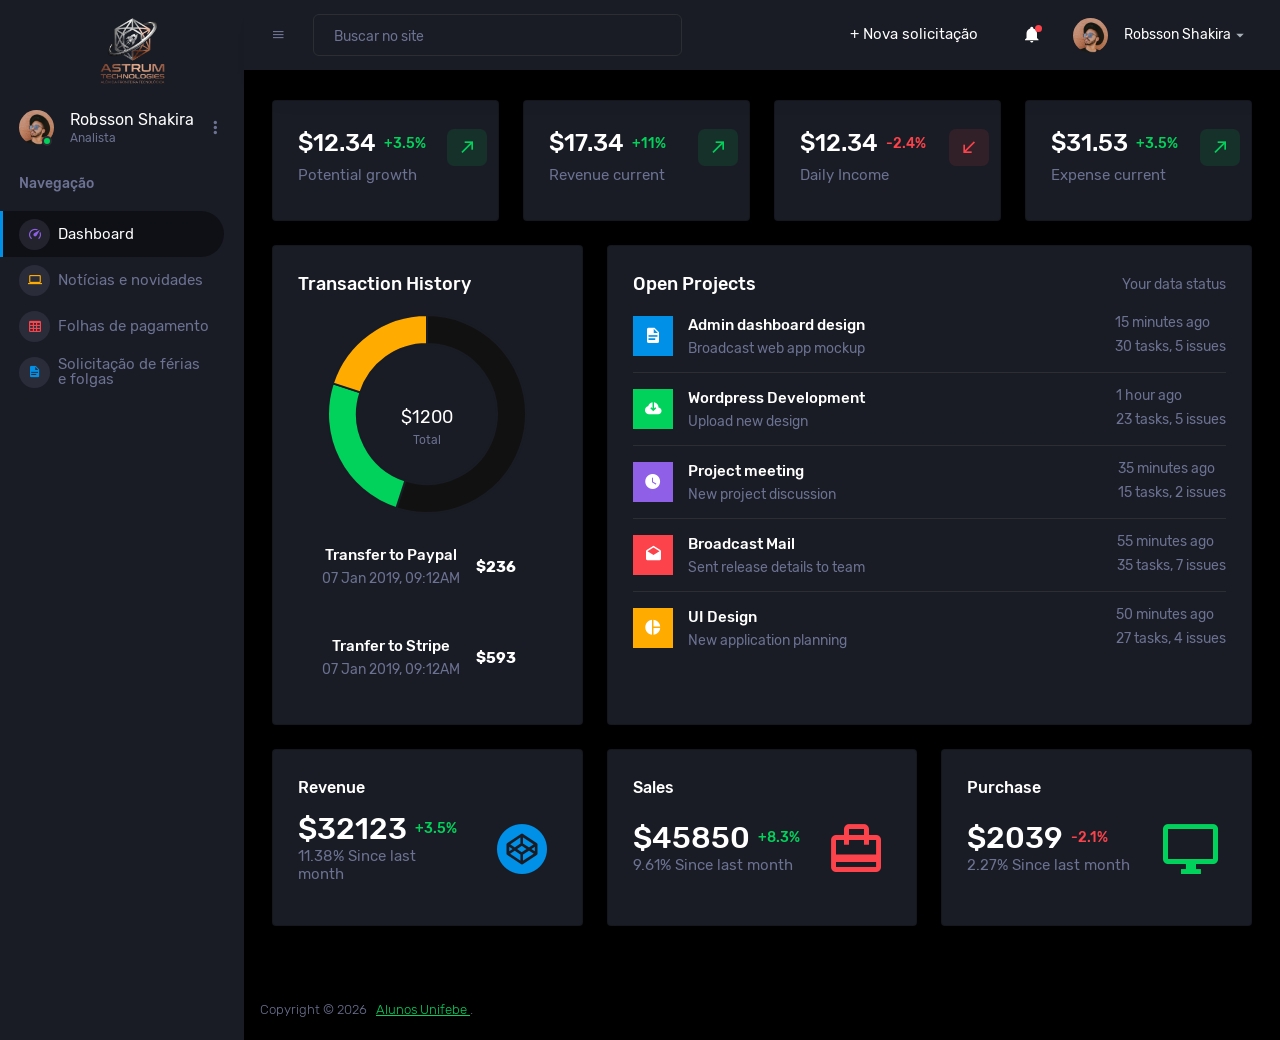
==== commit e776d4ca: "cabeçalho e footer" ====
--- a/src/index.html
+++ b/src/index.html
@@ -4,7 +4,7 @@
     <!-- Required meta tags -->
     <meta charset="utf-8">
     <meta name="viewport" content="width=device-width, initial-scale=1, shrink-to-fit=no">
-    <title>Corona Admin</title>
+    <title>Página inicial</title>
     <!-- plugins:css -->
     <link rel="stylesheet" href="assets/vendors/mdi/css/materialdesignicons.min.css">
     <link rel="stylesheet" href="assets/vendors/ti-icons/css/themify-icons.css">
@@ -23,37 +23,19 @@
     <link rel="stylesheet" href="assets/css/style.css">
     <!-- End layout styles -->
     <link rel="shortcut icon" href="assets/images/favicon.png"/>
+    <link rel="stylesheet" href="assets/css/custom.css">
 </head>
 <body>
 <div class="container-scroller">
-    <div class="row p-0 m-0 proBanner" id="proBanner">
-        <div class="col-md-12 p-0 m-0">
-            <div class="card-body card-body-padding px-3 d-flex align-items-center justify-content-between">
-                <div class="ps-lg-3">
-                    <div class="d-flex align-items-center justify-content-between">
-                        <p class="mb-0 font-weight-medium me-3 buy-now-text">
-                            Free 24/7 customer support, updates, and
-                            more with this template!</p>
-                        <a href="https://www.bootstrapdash.com/product/corona-admin-template/" target="_blank"
-                           class="btn me-2 buy-now-btn border-0">Buy Now</a>
-                    </div>
-                </div>
-                <div class="d-flex align-items-center justify-content-between">
-                    <a href="https://www.bootstrapdash.com/product/corona-admin-template/"><i
-                            class="mdi mdi-home me-3 text-white"></i></a>
-                    <button id="bannerClose" class="btn border-0 p-0">
-                        <i class="mdi mdi-close text-white"></i>
-                    </button>
-                </div>
-            </div>
-        </div>
-    </div>
     <!-- partial:partials/_sidebar.html -->
     <nav class="sidebar sidebar-offcanvas" id="sidebar">
         <div class="sidebar-brand-wrapper d-none d-lg-flex align-items-center justify-content-center fixed-top">
-            <a class="sidebar-brand brand-logo" href="index.html"><img src="assets/images/logo.svg" alt="logo"/></a>
-            <a class="sidebar-brand brand-logo-mini" href="index.html"><img src="assets/images/logo-mini.svg"
-                                                                            alt="logo"/></a>
+            <a class="sidebar-brand brand-logo" href="index.html">
+                <img src="assets/images/logo.png" alt="logo"/>
+            </a>
+            <a class="sidebar-brand brand-logo-mini" href="index.html">
+                <img src="assets/images/logo-mini.svg" alt="logo"/>
+            </a>
         </div>
         <ul class="nav">
             <li class="nav-item profile">
@@ -64,8 +46,8 @@
                             <span class="count bg-success"></span>
                         </div>
                         <div class="profile-name">
-                            <h5 class="mb-0 font-weight-normal">Henry Klein</h5>
-                            <span>Gold Member</span>
+                            <h5 class="mb-0 font-weight-normal">Robsson Shakira</h5>
+                            <span>Analista</span>
                         </div>
                     </div>
                     <a href="#" id="profile-dropdown" data-bs-toggle="dropdown"><i
@@ -79,7 +61,7 @@
                                 </div>
                             </div>
                             <div class="preview-item-content">
-                                <p class="preview-subject ellipsis mb-1 text-small">Account settings</p>
+                                <p class="preview-subject ellipsis mb-1 text-small">Configurações</p>
                             </div>
                         </a>
                         <div class="dropdown-divider"></div>
@@ -90,7 +72,7 @@
                                 </div>
                             </div>
                             <div class="preview-item-content">
-                                <p class="preview-subject ellipsis mb-1 text-small">Change Password</p>
+                                <p class="preview-subject ellipsis mb-1 text-small">Trocar senha</p>
                             </div>
                         </a>
                         <div class="dropdown-divider"></div>
@@ -101,14 +83,14 @@
                                 </div>
                             </div>
                             <div class="preview-item-content">
-                                <p class="preview-subject ellipsis mb-1 text-small">To-do list</p>
+                                <p class="preview-subject ellipsis mb-1 text-small">Calendário</p>
                             </div>
                         </a>
                     </div>
                 </div>
             </li>
             <li class="nav-item nav-category">
-                <span class="nav-link">Navigation</span>
+                <span class="nav-link">Navegação</span>
             </li>
             <li class="nav-item menu-items">
                 <a class="nav-link" href="index.html">
@@ -124,7 +106,7 @@
               <span class="menu-icon">
                 <i class="mdi mdi-laptop"></i>
               </span>
-                    <span class="menu-title">Basic UI Elements</span>
+                    <span class="menu-title">Notícias e novidades</span>
                     <i class="menu-arrow"></i>
                 </a>
                 <div class="collapse" id="ui-basic">
@@ -138,68 +120,26 @@
                 </div>
             </li>
             <li class="nav-item menu-items">
-                <a class="nav-link" href="pages/forms/basic_elements.html">
+                <a class="nav-link" href="pages/tables/basic-table.html">
               <span class="menu-icon">
-                <i class="mdi mdi-playlist-play"></i>
+                <i class="mdi mdi-table-large"></i>
               </span>
-                    <span class="menu-title">Form Elements</span>
+                    <span class="menu-title">Folhas de pagamento</span>
                     <i class="menu-arrow"></i>
                 </a>
             </li>
             <li class="nav-item menu-items">
                 <a class="nav-link" href="pages/tables/basic-table.html">
               <span class="menu-icon">
-                <i class="mdi mdi-table-large"></i>
+                <i class="mdi mdi-file-document"></i>
               </span>
-                    <span class="menu-title">Tables</span>
+                    <span class="menu-title">
+                        Solicitação de férias <br> e folgas
+                    </span>
                     <i class="menu-arrow"></i>
                 </a>
             </li>
-            <li class="nav-item menu-items">
-                <a class="nav-link" href="pages/charts/chartjs.html">
-              <span class="menu-icon">
-                <i class="mdi mdi-chart-bar"></i>
-              </span>
-                    <span class="menu-title">Charts</span>
-                    <i class="menu-arrow"></i>
-                </a>
-            </li>
-            <li class="nav-item menu-items">
-                <a class="nav-link" href="pages/icons/font-awesome.html">
-              <span class="menu-icon">
-                <i class="mdi mdi-contacts"></i>
-              </span>
-                    <span class="menu-title">Icons</span>
-                    <i class="menu-arrow"></i>
-                </a>
-            </li>
-            <li class="nav-item menu-items">
-                <a class="nav-link" data-bs-toggle="collapse" href="#auth" aria-expanded="false" aria-controls="auth">
-              <span class="menu-icon">
-                <i class="mdi mdi-security"></i>
-              </span>
-                    <span class="menu-title">User Pages</span>
-                    <i class="menu-arrow"></i>
-                </a>
-                <div class="collapse" id="auth">
-                    <ul class="nav flex-column sub-menu">
-                        <li class="nav-item"><a class="nav-link" href="pages/samples/login.html"> Login </a></li>
-                        <li class="nav-item"><a class="nav-link" href="pages/samples/register.html"> Register </a></li>
-                        <li class="nav-item"><a class="nav-link" href="pages/samples/error-404.html"> 404 </a></li>
-                        <li class="nav-item"><a class="nav-link" href="pages/samples/error-500.html"> 505 </a></li>
-                        <li class="nav-item"><a class="nav-link" href="pages/samples/blank-page.html"> Blank Page </a>
-                        </li>
-                    </ul>
-                </div>
-            </li>
-            <li class="nav-item menu-items">
-                <a class="nav-link" href="docs/documentation.html">
-              <span class="menu-icon">
-                <i class="mdi mdi-file-document"></i>
-              </span>
-                    <span class="menu-title">Documentation</span>
-                </a>
-            </li>
+
         </ul>
     </nav>
     <!-- partial -->
@@ -217,103 +157,41 @@
                 <ul class="navbar-nav w-100">
                     <li class="nav-item w-100">
                         <form class="nav-link mt-2 mt-md-0 d-none d-lg-flex search">
-                            <input type="text" class="form-control" placeholder="Search products">
+                            <input type="text" class="form-control" placeholder="Buscar no site">
                         </form>
                     </li>
                 </ul>
                 <ul class="navbar-nav navbar-nav-right">
                     <li class="nav-item dropdown d-none d-lg-block">
                         <a class="nav-link btn btn-success create-new-button" id="createbuttonDropdown"
-                           data-bs-toggle="dropdown" aria-expanded="false" href="#">+ Create New Project</a>
+                           data-bs-toggle="dropdown" aria-expanded="false" href="#">+ Nova solicitação</a>
                         <div class="dropdown-menu dropdown-menu-end navbar-dropdown preview-list"
                              aria-labelledby="createbuttonDropdown">
-                            <h6 class="p-3 mb-0">Projects</h6>
+                            <h6 class="p-3 mb-0">Tipos</h6>
                             <div class="dropdown-divider"></div>
                             <a class="dropdown-item preview-item">
                                 <div class="preview-thumbnail">
                                     <div class="preview-icon bg-dark rounded-circle">
-                                        <i class="mdi mdi-file-outline text-primary"></i>
+                                        <i class="mdi mdi-table-large text-primary"></i>
                                     </div>
                                 </div>
                                 <div class="preview-item-content">
-                                    <p class="preview-subject ellipsis mb-1">Software Development</p>
+                                    <p class="preview-subject ellipsis mb-1">Solicitação de férias</p>
                                 </div>
                             </a>
                             <div class="dropdown-divider"></div>
                             <a class="dropdown-item preview-item">
                                 <div class="preview-thumbnail">
                                     <div class="preview-icon bg-dark rounded-circle">
-                                        <i class="mdi mdi-web text-info"></i>
+                                        <i class="mdi mdi-file-document text-info"></i>
                                     </div>
                                 </div>
                                 <div class="preview-item-content">
-                                    <p class="preview-subject ellipsis mb-1">UI Development</p>
+                                    <p class="preview-subject ellipsis mb-1">Solicitação de folga</p>
                                 </div>
                             </a>
                             <div class="dropdown-divider"></div>
-                            <a class="dropdown-item preview-item">
-                                <div class="preview-thumbnail">
-                                    <div class="preview-icon bg-dark rounded-circle">
-                                        <i class="mdi mdi-layers text-danger"></i>
-                                    </div>
-                                </div>
-                                <div class="preview-item-content">
-                                    <p class="preview-subject ellipsis mb-1">Software Testing</p>
-                                </div>
-                            </a>
-                            <div class="dropdown-divider"></div>
-                            <p class="p-3 mb-0 text-center">See all projects</p>
-                        </div>
-                    </li>
-                    <li class="nav-item nav-settings d-none d-lg-block">
-                        <a class="nav-link" href="#">
-                            <i class="mdi mdi-view-grid"></i>
-                        </a>
-                    </li>
-                    <li class="nav-item dropdown border-left">
-                        <a class="nav-link count-indicator dropdown-toggle" id="messageDropdown" href="#"
-                           data-bs-toggle="dropdown" aria-expanded="false">
-                            <i class="mdi mdi-email"></i>
-                            <span class="count bg-success"></span>
-                        </a>
-                        <div class="dropdown-menu dropdown-menu-end navbar-dropdown preview-list"
-                             aria-labelledby="messageDropdown">
-                            <h6 class="p-3 mb-0">Messages</h6>
-                            <div class="dropdown-divider"></div>
-                            <a class="dropdown-item preview-item">
-                                <div class="preview-thumbnail">
-                                    <img src="../../../assets/images/faces/face4.jpg" alt="image"
-                                         class="rounded-circle profile-pic">
-                                </div>
-                                <div class="preview-item-content">
-                                    <p class="preview-subject ellipsis mb-1">Mark send you a message</p>
-                                    <p class="text-muted mb-0"> 1 Minutes ago </p>
-                                </div>
-                            </a>
-                            <div class="dropdown-divider"></div>
-                            <a class="dropdown-item preview-item">
-                                <div class="preview-thumbnail">
-                                    <img src="../../../assets/images/faces/face2.jpg" alt="image"
-                                         class="rounded-circle profile-pic">
-                                </div>
-                                <div class="preview-item-content">
-                                    <p class="preview-subject ellipsis mb-1">Cregh send you a message</p>
-                                    <p class="text-muted mb-0"> 15 Minutes ago </p>
-                                </div>
-                            </a>
-                            <div class="dropdown-divider"></div>
-                            <a class="dropdown-item preview-item">
-                                <div class="preview-thumbnail">
-                                    <img src="../../../assets/images/faces/face3.jpg" alt="image"
-                                         class="rounded-circle profile-pic">
-                                </div>
-                                <div class="preview-item-content">
-                                    <p class="preview-subject ellipsis mb-1">Profile picture updated</p>
-                                    <p class="text-muted mb-0"> 18 Minutes ago </p>
-                                </div>
-                            </a>
-                            <div class="dropdown-divider"></div>
-                            <p class="p-3 mb-0 text-center">4 new messages</p>
+                            <p class="p-3 mb-0 text-center">Ver minhas solicitações</p>
                         </div>
                     </li>
                     <li class="nav-item dropdown border-left">
@@ -324,7 +202,7 @@
                         </a>
                         <div class="dropdown-menu dropdown-menu-end navbar-dropdown preview-list"
                              aria-labelledby="notificationDropdown">
-                            <h6 class="p-3 mb-0">Notifications</h6>
+                            <h6 class="p-3 mb-0">Notificações</h6>
                             <div class="dropdown-divider"></div>
                             <a class="dropdown-item preview-item">
                                 <div class="preview-thumbnail">
@@ -333,21 +211,10 @@
                                     </div>
                                 </div>
                                 <div class="preview-item-content">
-                                    <p class="preview-subject mb-1">Event today</p>
-                                    <p class="text-muted ellipsis mb-0"> Just a reminder that you have an event
-                                        today </p>
-                                </div>
-                            </a>
-                            <div class="dropdown-divider"></div>
-                            <a class="dropdown-item preview-item">
-                                <div class="preview-thumbnail">
-                                    <div class="preview-icon bg-dark rounded-circle">
-                                        <i class="mdi mdi-cog text-danger"></i>
-                                    </div>
-                                </div>
-                                <div class="preview-item-content">
-                                    <p class="preview-subject mb-1">Settings</p>
-                                    <p class="text-muted ellipsis mb-0"> Update dashboard </p>
+                                    <p class="preview-subject mb-1">Solicitação de folga</p>
+                                    <p class="text-muted ellipsis mb-0">
+                                        O processo da sua solicitação de folga foi atualizada.
+                                    </p>
                                 </div>
                             </a>
                             <div class="dropdown-divider"></div>
@@ -358,25 +225,29 @@
                                     </div>
                                 </div>
                                 <div class="preview-item-content">
-                                    <p class="preview-subject mb-1">Launch Admin</p>
-                                    <p class="text-muted ellipsis mb-0"> New admin wow! </p>
+                                    <p class="preview-subject mb-1">
+                                        Habilite autenticação de dois fatores
+                                    </p>
+                                    <p class="text-muted ellipsis mb-0">
+                                        Fique mais seguro habilitando a autenticação de dois fatores.
+                                    </p>
                                 </div>
                             </a>
                             <div class="dropdown-divider"></div>
-                            <p class="p-3 mb-0 text-center">See all notifications</p>
+                            <p class="p-3 mb-0 text-center">Veja todas as notificações</p>
                         </div>
                     </li>
                     <li class="nav-item dropdown">
                         <a class="nav-link" id="profileDropdown" href="#" data-bs-toggle="dropdown">
                             <div class="navbar-profile">
-                                <img class="img-xs rounded-circle" src="../../../assets/images/faces/face15.jpg" alt="">
-                                <p class="mb-0 d-none d-sm-block navbar-profile-name">Henry Klein</p>
+                                <img class="img-xs rounded-circle" src="assets/images/faces/face15.jpg" alt="">
+                                <p class="mb-0 d-none d-sm-block navbar-profile-name">Robsson Shakira</p>
                                 <i class="mdi mdi-menu-down d-none d-sm-block"></i>
                             </div>
                         </a>
                         <div class="dropdown-menu dropdown-menu-end navbar-dropdown preview-list"
                              aria-labelledby="profileDropdown">
-                            <h6 class="p-3 mb-0">Profile</h6>
+                            <h6 class="p-3 mb-0">Perfil</h6>
                             <div class="dropdown-divider"></div>
                             <a class="dropdown-item preview-item">
                                 <div class="preview-thumbnail">
@@ -385,7 +256,7 @@
                                     </div>
                                 </div>
                                 <div class="preview-item-content">
-                                    <p class="preview-subject mb-1">Settings</p>
+                                    <p class="preview-subject mb-1">Configurações</p>
                                 </div>
                             </a>
                             <div class="dropdown-divider"></div>
@@ -396,11 +267,13 @@
                                     </div>
                                 </div>
                                 <div class="preview-item-content">
-                                    <p class="preview-subject mb-1">Log out</p>
+                                    <p class="preview-subject mb-1">Sair</p>
                                 </div>
                             </a>
                             <div class="dropdown-divider"></div>
-                            <p class="p-3 mb-0 text-center">Advanced settings</p>
+                            <p class="p-3 mb-0 text-center">
+                                Configurações avançadas
+                            </p>
                         </div>
                     </li>
                 </ul>
@@ -694,12 +567,12 @@
             <!-- partial:partials/_footer.html -->
             <footer class="footer">
                 <div class="d-sm-flex justify-content-center justify-content-sm-between">
-                    <span class="text-muted text-center text-sm-left d-block d-sm-inline-block">Copyright © 2024 <a
-                            href="https://www.bootstrapdash.com/" target="_blank">BootstrapDash</a>. All rights reserved.</span>
-                    <span class="text-muted float-none float-sm-end d-block mt-1 mt-sm-0 text-center"> <span
-                            class="text-muted float-none float-sm-end d-block mt-1 mt-sm-0 text-center">Hand-crafted & made with <i
-                            class="mdi mdi-heart text-danger"></i></span> <i
-                            class="mdi mdi-heart text-danger"></i></span>
+                    <span class="text-muted text-center text-sm-left d-block d-sm-inline-block">
+                        Copyright © 2026 &nbsp;
+                        <a href="#" target="_blank">
+                            Alunos Unifebe
+                        </a>.
+                    </span>
                 </div>
             </footer>
             <!-- partial -->
--- a/src/assets/css/custom.css
+++ b/src/assets/css/custom.css
@@ -0,0 +1,13 @@
+.sidebar .sidebar-brand-wrapper .sidebar-brand img {
+    width: 100%;
+    object-fit: contain;
+    height: 100px;
+}
+
+.sidebar .sidebar-brand-wrapper {
+    height: 100px;
+}
+
+.sidebar .nav {
+    padding-top: 100px;
+}
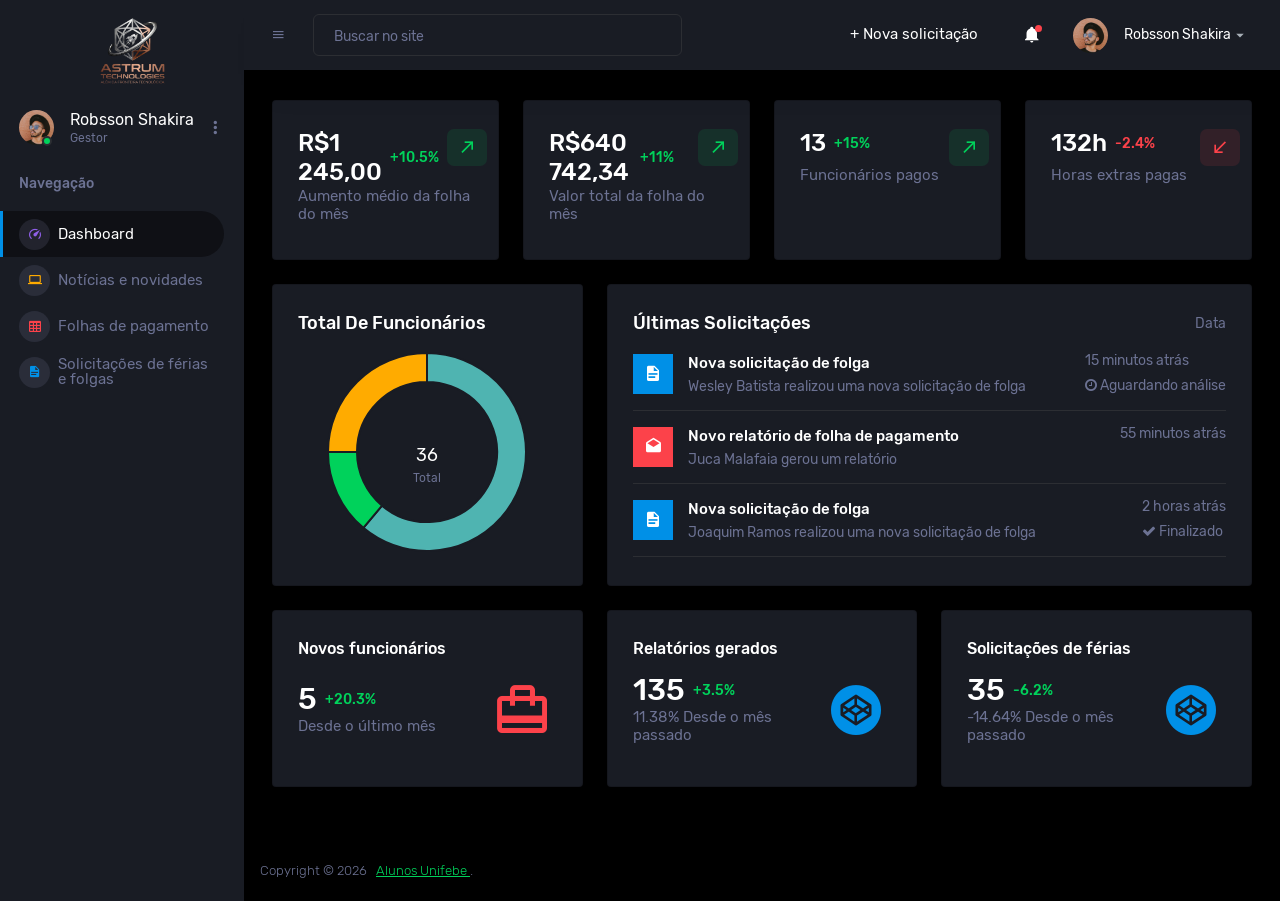
==== commit f6d68cdb: "dashaboard" ====
--- a/src/index.html
+++ b/src/index.html
@@ -34,7 +34,7 @@
                 <img src="assets/images/logo.png" alt="logo"/>
             </a>
             <a class="sidebar-brand brand-logo-mini" href="index.html">
-                <img src="assets/images/logo-mini.svg" alt="logo"/>
+                <img src="assets/images/logo-mini.png" alt="logo"/>
             </a>
         </div>
         <ul class="nav">
@@ -47,7 +47,7 @@
                         </div>
                         <div class="profile-name">
                             <h5 class="mb-0 font-weight-normal">Robsson Shakira</h5>
-                            <span>Analista</span>
+                            <span>Gestor</span>
                         </div>
                     </div>
                     <a href="#" id="profile-dropdown" data-bs-toggle="dropdown"><i
@@ -101,26 +101,16 @@
                 </a>
             </li>
             <li class="nav-item menu-items">
-                <a class="nav-link" data-bs-toggle="collapse" href="#ui-basic" aria-expanded="false"
-                   aria-controls="ui-basic">
+                <a class="nav-link" href="noticias.html">
               <span class="menu-icon">
                 <i class="mdi mdi-laptop"></i>
               </span>
                     <span class="menu-title">Notícias e novidades</span>
                     <i class="menu-arrow"></i>
                 </a>
-                <div class="collapse" id="ui-basic">
-                    <ul class="nav flex-column sub-menu">
-                        <li class="nav-item"><a class="nav-link" href="pages/ui-features/buttons.html">Buttons</a></li>
-                        <li class="nav-item"><a class="nav-link" href="pages/ui-features/dropdowns.html">Dropdowns</a>
-                        </li>
-                        <li class="nav-item"><a class="nav-link" href="pages/ui-features/typography.html">Typography</a>
-                        </li>
-                    </ul>
-                </div>
             </li>
             <li class="nav-item menu-items">
-                <a class="nav-link" href="pages/tables/basic-table.html">
+                <a class="nav-link" href="folhas_pagamento.html">
               <span class="menu-icon">
                 <i class="mdi mdi-table-large"></i>
               </span>
@@ -129,12 +119,12 @@
                 </a>
             </li>
             <li class="nav-item menu-items">
-                <a class="nav-link" href="pages/tables/basic-table.html">
+                <a class="nav-link" href="solicitacao_ferias.html">
               <span class="menu-icon">
                 <i class="mdi mdi-file-document"></i>
               </span>
                     <span class="menu-title">
-                        Solicitação de férias <br> e folgas
+                        Solicitações de férias <br> e folgas
                     </span>
                     <i class="menu-arrow"></i>
                 </a>
@@ -148,7 +138,7 @@
         <nav class="navbar p-0 fixed-top d-flex flex-row">
             <div class="navbar-brand-wrapper d-flex d-lg-none align-items-center justify-content-center">
                 <a class="navbar-brand brand-logo-mini" href="index.html"><img
-                        src="../../../assets/images/logo-mini.svg" alt="logo"/></a>
+                        src="assets/images/logo-mini.png" alt="logo"/></a>
             </div>
             <div class="navbar-menu-wrapper flex-grow d-flex align-items-stretch">
                 <button class="navbar-toggler navbar-toggler align-self-center" type="button" data-toggle="minimize">
@@ -293,8 +283,8 @@
                                 <div class="row">
                                     <div class="col-9">
                                         <div class="d-flex align-items-center align-self-start">
-                                            <h3 class="mb-0">$12.34</h3>
-                                            <p class="text-success ms-2 mb-0 font-weight-medium">+3.5%</p>
+                                            <h3 class="mb-0">R$1 245,00</h3>
+                                            <p class="text-success ms-2 mb-0 font-weight-medium">+10.5%</p>
                                         </div>
                                     </div>
                                     <div class="col-3">
@@ -303,7 +293,7 @@
                                         </div>
                                     </div>
                                 </div>
-                                <h6 class="text-muted font-weight-normal">Potential growth</h6>
+                                <h6 class="text-muted font-weight-normal">Aumento médio da folha do mês</h6>
                             </div>
                         </div>
                     </div>
@@ -313,7 +303,7 @@
                                 <div class="row">
                                     <div class="col-9">
                                         <div class="d-flex align-items-center align-self-start">
-                                            <h3 class="mb-0">$17.34</h3>
+                                            <h3 class="mb-0">R$640 742,34</h3>
                                             <p class="text-success ms-2 mb-0 font-weight-medium">+11%</p>
                                         </div>
                                     </div>
@@ -323,7 +313,7 @@
                                         </div>
                                     </div>
                                 </div>
-                                <h6 class="text-muted font-weight-normal">Revenue current</h6>
+                                <h6 class="text-muted font-weight-normal">Valor total da folha do mês</h6>
                             </div>
                         </div>
                     </div>
@@ -333,7 +323,27 @@
                                 <div class="row">
                                     <div class="col-9">
                                         <div class="d-flex align-items-center align-self-start">
-                                            <h3 class="mb-0">$12.34</h3>
+                                            <h3 class="mb-0">13</h3>
+                                            <p class="text-success ms-2 mb-0 font-weight-medium">+15%</p>
+                                        </div>
+                                    </div>
+                                    <div class="col-3">
+                                        <div class="icon icon-box-success ">
+                                            <span class="mdi mdi-arrow-top-right icon-item"></span>
+                                        </div>
+                                    </div>
+                                </div>
+                                <h6 class="text-muted font-weight-normal">Funcionários pagos</h6>
+                            </div>
+                        </div>
+                    </div>
+                    <div class="col-xl-3 col-sm-6 grid-margin stretch-card">
+                        <div class="card">
+                            <div class="card-body">
+                                <div class="row">
+                                    <div class="col-9">
+                                        <div class="d-flex align-items-center align-self-start">
+                                            <h3 class="mb-0">132h</h3>
                                             <p class="text-danger ms-2 mb-0 font-weight-medium">-2.4%</p>
                                         </div>
                                     </div>
@@ -343,27 +353,7 @@
                                         </div>
                                     </div>
                                 </div>
-                                <h6 class="text-muted font-weight-normal">Daily Income</h6>
-                            </div>
-                        </div>
-                    </div>
-                    <div class="col-xl-3 col-sm-6 grid-margin stretch-card">
-                        <div class="card">
-                            <div class="card-body">
-                                <div class="row">
-                                    <div class="col-9">
-                                        <div class="d-flex align-items-center align-self-start">
-                                            <h3 class="mb-0">$31.53</h3>
-                                            <p class="text-success ms-2 mb-0 font-weight-medium">+3.5%</p>
-                                        </div>
-                                    </div>
-                                    <div class="col-3">
-                                        <div class="icon icon-box-success ">
-                                            <span class="mdi mdi-arrow-top-right icon-item"></span>
-                                        </div>
-                                    </div>
-                                </div>
-                                <h6 class="text-muted font-weight-normal">Expense current</h6>
+                                <h6 class="text-muted font-weight-normal">Horas extras pagas</h6>
                             </div>
                         </div>
                     </div>
@@ -372,30 +362,12 @@
                     <div class="col-md-4 grid-margin stretch-card">
                         <div class="card">
                             <div class="card-body">
-                                <h4 class="card-title">Transaction History</h4>
+                                <h4 class="card-title">Total de funcionários</h4>
                                 <div class="position-relative">
                                     <div class="daoughnutchart-wrapper">
                                         <canvas id="transaction-history" class="transaction-chart"></canvas>
                                     </div>
-                                    <div class="custom-value">$1200 <span>Total</span>
-                                    </div>
-                                </div>
-                                <div class="bg-gray-dark d-flex d-md-block d-xl-flex flex-row py-3 px-4 px-md-3 px-xl-4 rounded mt-3">
-                                    <div class="text-md-center text-xl-left">
-                                        <h6 class="mb-1">Transfer to Paypal</h6>
-                                        <p class="text-muted mb-0">07 Jan 2019, 09:12AM</p>
-                                    </div>
-                                    <div class="align-self-center flex-grow text-end text-md-center text-xl-right py-md-2 py-xl-0">
-                                        <h6 class="font-weight-bold mb-0">$236</h6>
-                                    </div>
-                                </div>
-                                <div class="bg-gray-dark d-flex d-md-block d-xl-flex flex-row py-3 px-4 px-md-3 px-xl-4 rounded mt-3">
-                                    <div class="text-md-center text-xl-left">
-                                        <h6 class="mb-1">Tranfer to Stripe</h6>
-                                        <p class="text-muted mb-0">07 Jan 2019, 09:12AM</p>
-                                    </div>
-                                    <div class="align-self-center flex-grow text-end text-md-center text-xl-right py-md-2 py-xl-0">
-                                        <h6 class="font-weight-bold mb-0">$593</h6>
+                                    <div class="custom-value">36 <span>Total</span>
                                     </div>
                                 </div>
                             </div>
@@ -405,8 +377,8 @@
                         <div class="card">
                             <div class="card-body">
                                 <div class="d-flex flex-row justify-content-between">
-                                    <h4 class="card-title mb-1">Open Projects</h4>
-                                    <p class="text-muted mb-1">Your data status</p>
+                                    <h4 class="card-title mb-1">Últimas solicitações</h4>
+                                    <p class="text-muted mb-1">Data</p>
                                 </div>
                                 <div class="row">
                                     <div class="col-12">
@@ -419,46 +391,16 @@
                                                 </div>
                                                 <div class="preview-item-content d-sm-flex flex-grow">
                                                     <div class="flex-grow">
-                                                        <h6 class="preview-subject">Admin dashboard design</h6>
-                                                        <p class="text-muted mb-0">Broadcast web app mockup</p>
+                                                        <h6 class="preview-subject">Nova solicitação de folga</h6>
+                                                        <p class="text-muted mb-0">Wesley Batista realizou uma nova
+                                                            solicitação de folga</p>
                                                     </div>
                                                     <div class="mr-auto text-sm-right pt-2 pt-sm-0">
-                                                        <p class="text-muted">15 minutes ago</p>
-                                                        <p class="text-muted mb-0">30 tasks, 5 issues </p>
-                                                    </div>
-                                                </div>
-                                            </div>
-                                            <div class="preview-item border-bottom">
-                                                <div class="preview-thumbnail">
-                                                    <div class="preview-icon bg-success">
-                                                        <i class="mdi mdi-cloud-download"></i>
-                                                    </div>
-                                                </div>
-                                                <div class="preview-item-content d-sm-flex flex-grow">
-                                                    <div class="flex-grow">
-                                                        <h6 class="preview-subject">Wordpress Development</h6>
-                                                        <p class="text-muted mb-0">Upload new design</p>
-                                                    </div>
-                                                    <div class="mr-auto text-sm-right pt-2 pt-sm-0">
-                                                        <p class="text-muted">1 hour ago</p>
-                                                        <p class="text-muted mb-0">23 tasks, 5 issues </p>
-                                                    </div>
-                                                </div>
-                                            </div>
-                                            <div class="preview-item border-bottom">
-                                                <div class="preview-thumbnail">
-                                                    <div class="preview-icon bg-info">
-                                                        <i class="mdi mdi-clock"></i>
-                                                    </div>
-                                                </div>
-                                                <div class="preview-item-content d-sm-flex flex-grow">
-                                                    <div class="flex-grow">
-                                                        <h6 class="preview-subject">Project meeting</h6>
-                                                        <p class="text-muted mb-0">New project discussion</p>
-                                                    </div>
-                                                    <div class="mr-auto text-sm-right pt-2 pt-sm-0">
-                                                        <p class="text-muted">35 minutes ago</p>
-                                                        <p class="text-muted mb-0">15 tasks, 2 issues</p>
+                                                        <p class="text-muted">15 minutos atrás</p>
+                                                        <p class="text-muted mb-0">
+                                                            <i class="fa fa-clock-o"></i>
+                                                            Aguardando análise
+                                                        </p>
                                                     </div>
                                                 </div>
                                             </div>
@@ -470,29 +412,33 @@
                                                 </div>
                                                 <div class="preview-item-content d-sm-flex flex-grow">
                                                     <div class="flex-grow">
-                                                        <h6 class="preview-subject">Broadcast Mail</h6>
-                                                        <p class="text-muted mb-0">Sent release details to team</p>
+                                                        <h6 class="preview-subject">Novo relatório de folha de
+                                                            pagamento</h6>
+                                                        <p class="text-muted mb-0">Juca Malafaia gerou um relatório</p>
                                                     </div>
                                                     <div class="mr-auto text-sm-right pt-2 pt-sm-0">
-                                                        <p class="text-muted">55 minutes ago</p>
-                                                        <p class="text-muted mb-0">35 tasks, 7 issues </p>
+                                                        <p class="text-muted">55 minutos atrás</p>
                                                     </div>
                                                 </div>
                                             </div>
-                                            <div class="preview-item">
+                                            <div class="preview-item border-bottom">
                                                 <div class="preview-thumbnail">
-                                                    <div class="preview-icon bg-warning">
-                                                        <i class="mdi mdi-chart-pie"></i>
+                                                    <div class="preview-icon bg-primary">
+                                                        <i class="mdi mdi-file-document"></i>
                                                     </div>
                                                 </div>
                                                 <div class="preview-item-content d-sm-flex flex-grow">
                                                     <div class="flex-grow">
-                                                        <h6 class="preview-subject">UI Design</h6>
-                                                        <p class="text-muted mb-0">New application planning</p>
+                                                        <h6 class="preview-subject">Nova solicitação de folga</h6>
+                                                        <p class="text-muted mb-0">Joaquim Ramos realizou uma nova
+                                                            solicitação de folga</p>
                                                     </div>
                                                     <div class="mr-auto text-sm-right pt-2 pt-sm-0">
-                                                        <p class="text-muted">50 minutes ago</p>
-                                                        <p class="text-muted mb-0">27 tasks, 4 issues </p>
+                                                        <p class="text-muted">2 horas atrás</p>
+                                                        <p class="text-muted mb-0">
+                                                            <i class="fa fa-check"></i>
+                                                            Finalizado
+                                                        </p>
                                                     </div>
                                                 </div>
                                             </div>
@@ -507,14 +453,33 @@
                     <div class="col-sm-4 grid-margin">
                         <div class="card">
                             <div class="card-body">
-                                <h5>Revenue</h5>
+                                <h5>Novos funcionários</h5>
                                 <div class="row">
                                     <div class="col-8 col-sm-12 col-xl-8 my-auto">
                                         <div class="d-flex d-sm-block d-md-flex align-items-center">
-                                            <h2 class="mb-0">$32123</h2>
+                                            <h2 class="mb-0">5</h2>
+                                            <p class="text-success ms-2 mb-0 font-weight-medium">+20.3%</p>
+                                        </div>
+                                        <h6 class="text-muted font-weight-normal"> Desde o último mês</h6>
+                                    </div>
+                                    <div class="col-4 col-sm-12 col-xl-4 text-center text-xl-right">
+                                        <i class="icon-lg mdi mdi-wallet-travel text-danger ml-auto"></i>
+                                    </div>
+                                </div>
+                            </div>
+                        </div>
+                    </div>
+                    <div class="col-sm-4 grid-margin">
+                        <div class="card">
+                            <div class="card-body">
+                                <h5>Relatórios gerados</h5>
+                                <div class="row">
+                                    <div class="col-8 col-sm-12 col-xl-8 my-auto">
+                                        <div class="d-flex d-sm-block d-md-flex align-items-center">
+                                            <h2 class="mb-0">135</h2>
                                             <p class="text-success ms-2 mb-0 font-weight-medium">+3.5%</p>
                                         </div>
-                                        <h6 class="text-muted font-weight-normal">11.38% Since last month</h6>
+                                        <h6 class="text-muted font-weight-normal">11.38% Desde o mês passado</h6>
                                     </div>
                                     <div class="col-4 col-sm-12 col-xl-4 text-center text-xl-right">
                                         <i class="icon-lg mdi mdi-codepen text-primary ml-auto"></i>
@@ -526,36 +491,17 @@
                     <div class="col-sm-4 grid-margin">
                         <div class="card">
                             <div class="card-body">
-                                <h5>Sales</h5>
+                                <h5>Solicitações de férias</h5>
                                 <div class="row">
                                     <div class="col-8 col-sm-12 col-xl-8 my-auto">
                                         <div class="d-flex d-sm-block d-md-flex align-items-center">
-                                            <h2 class="mb-0">$45850</h2>
-                                            <p class="text-success ms-2 mb-0 font-weight-medium">+8.3%</p>
-                                        </div>
-                                        <h6 class="text-muted font-weight-normal"> 9.61% Since last month</h6>
+                                            <h2 class="mb-0">35</h2>
+                                            <p class="text-success ms-2 mb-0 font-weight-medium">-6.2%</p>
+                                        </div>
+                                        <h6 class="text-muted font-weight-normal">-14.64% Desde o mês passado</h6>
                                     </div>
                                     <div class="col-4 col-sm-12 col-xl-4 text-center text-xl-right">
-                                        <i class="icon-lg mdi mdi-wallet-travel text-danger ml-auto"></i>
-                                    </div>
-                                </div>
-                            </div>
-                        </div>
-                    </div>
-                    <div class="col-sm-4 grid-margin">
-                        <div class="card">
-                            <div class="card-body">
-                                <h5>Purchase</h5>
-                                <div class="row">
-                                    <div class="col-8 col-sm-12 col-xl-8 my-auto">
-                                        <div class="d-flex d-sm-block d-md-flex align-items-center">
-                                            <h2 class="mb-0">$2039</h2>
-                                            <p class="text-danger ms-2 mb-0 font-weight-medium">-2.1% </p>
-                                        </div>
-                                        <h6 class="text-muted font-weight-normal">2.27% Since last month</h6>
-                                    </div>
-                                    <div class="col-4 col-sm-12 col-xl-4 text-center text-xl-right">
-                                        <i class="icon-lg mdi mdi-monitor text-success ml-auto"></i>
+                                        <i class="icon-lg mdi mdi-codepen text-primary ml-auto"></i>
                                     </div>
                                 </div>
                             </div>
